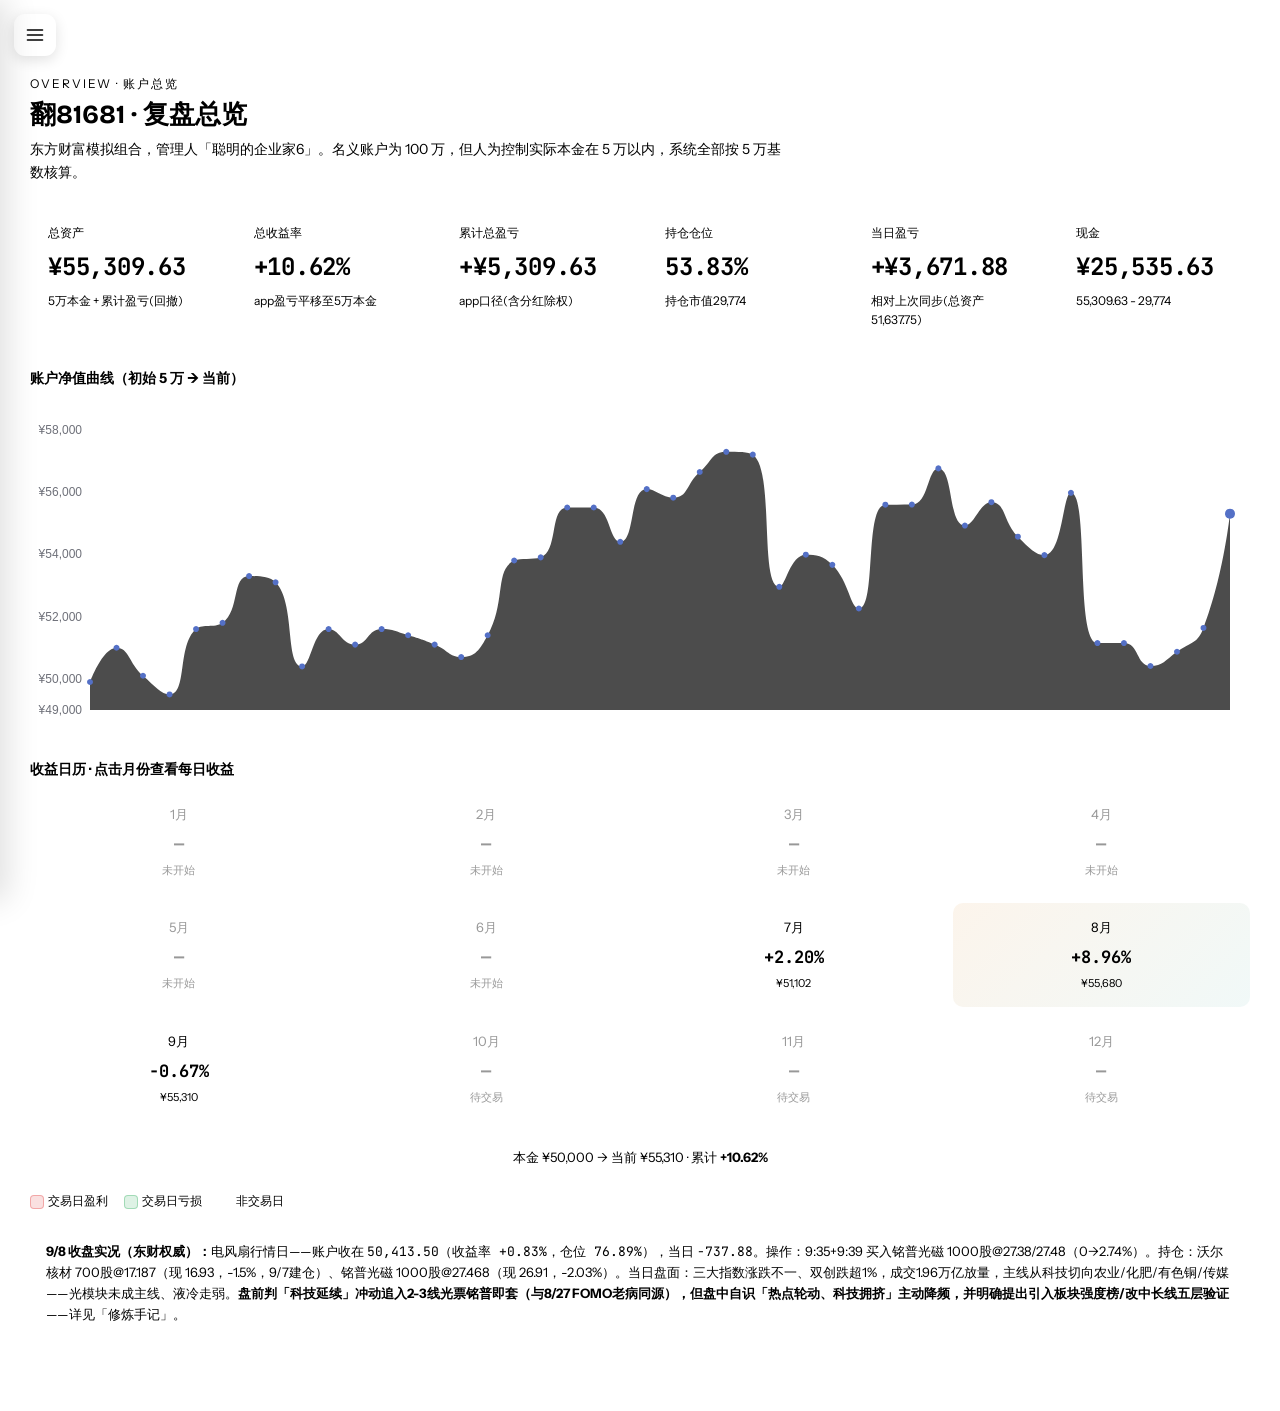
==== trading-console-0808.html @ ce4895d8 "ui(全景评估): 当日复盘改为日历卡片(点击日期显示当天全文)，移除修炼手记(与复盘重复)" ====
<!-- Generated by Trae Work -->
<!DOCTYPE html>
<html lang="zh-CN">
<head>
<meta charset="UTF-8">
<meta name="viewport" content="width=device-width, initial-scale=1.0">
<title>200万 · 复盘终端</title>
<link rel="stylesheet" href="https://tim0thy1.github.io/design-system/design-system.css">
<link rel="stylesheet" href="assets/style.css">
<script src="assets/theme.js"></script>
</head>
<body>
<!-- 汉堡按钮：打开导航抽屉 -->
<button class="nav-burger" id="nav-burger" aria-label="打开菜单" aria-expanded="false">
  <svg viewBox="0 0 24 24" width="20" height="20" fill="none" stroke="currentColor" stroke-width="2" stroke-linecap="round"><path d="M3 6h18M3 12h18M3 18h18"/></svg>
</button>
<!-- 抽屉遮罩 -->
<div class="nav-mask" id="nav-mask"></div>
<div class="app">

  <!-- ============ SIDEBAR NAV ============ -->
  <aside class="sidebar" id="sidebar">
    <button class="side-close" id="side-close" aria-label="关闭菜单">✕</button>
    <div class="brand">
      <div class="brand-mark">2</div>
      <div>
        <div class="brand-name">200万</div>
        <div class="brand-sub">模拟盘复盘终端</div>
      </div>
    </div>
    <div class="nav-note">主菜单</div>
    <nav class="nav" id="nav">
      <div class="nav-item active" data-target="overview">
        <svg class="nav-icon" viewBox="0 0 24 24" fill="none" stroke="currentColor" stroke-width="2"><rect x="3" y="3" width="7" height="9" rx="1"/><rect x="14" y="3" width="7" height="5" rx="1"/><rect x="14" y="12" width="7" height="9" rx="1"/><rect x="3" y="16" width="7" height="5" rx="1"/></svg>
        总览
      </div>
      <div class="nav-item" data-target="positions">
        <svg class="nav-icon" viewBox="0 0 24 24" fill="none" stroke="currentColor" stroke-width="2"><path d="M20 6 9 17l-5-5"/></svg>
        持仓
      </div>
      <div class="nav-item" data-target="trades">
        <svg class="nav-icon" viewBox="0 0 24 24" fill="none" stroke="currentColor" stroke-width="2"><path d="M3 12h4l3-8 4 16 3-8h4"/></svg>
        调仓记录
      </div>
      <div class="nav-item" data-target="history">
        <svg class="nav-icon" viewBox="0 0 24 24" fill="none" stroke="currentColor" stroke-width="2"><path d="M3 3v18h18"/><path d="M7 14l4-4 3 3 5-6"/></svg>
        历史盈亏
      </div>
      <div class="nav-item" data-target="forecast">
        <svg class="nav-icon" viewBox="0 0 24 24" fill="none" stroke="currentColor" stroke-width="2"><path d="M12 2v3M5.6 5.6l2.1 2.1M2 12h3M22 12h-3M18.4 5.6l-2.1 2.1"/><circle cx="12" cy="14" r="5"/><path d="M8 21h8"/></svg>
        盘前预测
      </div>
      <div class="nav-item" data-target="profile">
        <svg class="nav-icon" viewBox="0 0 24 24" fill="none" stroke="currentColor" stroke-width="2"><circle cx="12" cy="8" r="4"/><path d="M4 21c0-4 3.5-6 8-6s8 2 8 6"/></svg>
        全景评估
      </div>
      <div class="nav-item" data-target="realm">
        <svg class="nav-icon" viewBox="0 0 24 24" fill="none" stroke="currentColor" stroke-width="2"><path d="M12 2l2.4 4.9 5.4.8-3.9 3.8.9 5.4-4.8-2.5-4.8 2.5.9-5.4L4.2 7.7l5.4-.8z"/></svg>
        修炼境界
      </div>
    </nav>
    <div class="side-foot">
      组合：翻81681 · 聪明的企业家6<br>数据源：东方财富模拟组合API<br>更新：2026-09-02
    </div>
  </aside>

  <!-- ============ MAIN ============ -->
  <main class="main">

    <!-- ===== MODULE 1: 总览 ===== -->
    <section class="module active" id="module-overview">
      <div class="m-head">
        <div class="m-kicker">Overview · 账户总览</div>
        <div class="m-title">翻81681 · 复盘总览</div>
        <div class="m-desc">东方财富模拟组合，管理人「聪明的企业家6」。名义账户为 100 万，但人为控制实际本金在 5 万以内，系统全部按 5 万基数核算。</div>
      </div>

      <div class="kpi-grid">
        <div class="kpi"><div class="kpi-label">总资产</div><div class="kpi-value" id="k-total">¥50,413.50</div><div class="kpi-sub" id="k-total-sub">5万本金 + 累计盈亏(回撤)</div></div>
        <div class="kpi"><div class="kpi-label">总收益率</div><div class="kpi-value up" id="k-return">+0.83%</div><div class="kpi-sub">app盈亏平移至5万本金</div></div>
        <div class="kpi"><div class="kpi-label">累计总盈亏</div><div class="kpi-value up" id="k-pnl">+¥413.50</div><div class="kpi-sub">app口径(含分红除权)</div></div>
        <div class="kpi"><div class="kpi-label">持仓仓位</div><div class="kpi-value" style="color:var(--accent)" id="k-pos">76.89%</div><div class="kpi-sub" id="k-pos-sub">沃尔核材+铭普光磁</div></div>
          <div class="kpi"><div class="kpi-label">当日盈亏</div><div class="kpi-value" style="color:var(--red)" id="k-daily">-¥737.88</div><div class="kpi-sub" id="k-daily-sub">较上次同步(9/7)</div></div>
        <div class="kpi"><div class="kpi-label">现金</div><div class="kpi-value" id="k-cash">¥11,652.50</div><div class="kpi-sub" id="k-cash-sub">非满仓 · 持仓市值38,761</div></div>
      </div>

      <figure class="chart-figure">
        <figcaption>账户净值曲线（初始 5 万 → 当前）</figcaption>
        <div id="chart-equity" class="chart-box" style="min-height:340px"></div>
      </figure>

      <figure class="chart-figure">
        <figcaption>收益日历 · 点击月份查看每日收益</figcaption>
        <div id="chart-monthly" class="cal-wrap"></div>
        <div class="cal-legend">
          <span><span class="lg-box" style="background:rgba(220,38,38,.14);border:1px solid rgba(220,38,38,.3)"></span>交易日盈利</span>
          <span><span class="lg-box" style="background:rgba(22,163,74,.14);border:1px solid rgba(22,163,74,.3)"></span>交易日亏损</span>
          <span><span class="lg-box" style="background:var(--bg2);opacity:.35"></span>非交易日</span>
        </div>
      </figure>

      <div class="callout">
        <strong>9/8 收盘实况（东财权威）：</strong>电风扇行情日——账户收在 <span class="mono">50,413.50（收益率 +0.83%，仓位 76.89%）</span>，当日 <span class="mono" style="color:var(--red)">-737.88</span>。操作：9:35+9:39 买入铭普光磁 1000股@27.38/27.48（0→2.74%）。持仓：沃尔核材 700股@17.187（现 16.93，-1.5%，9/7建仓）、铭普光磁 1000股@27.468（现 26.91，-2.03%）。当日盘面：三大指数涨跌不一、双创跌超1%，成交1.96万亿放量，主线从科技切向农业/化肥/有色铜/传媒——光模块未成主线、液冷走弱。<strong style="color:var(--red)">盘前判「科技延续」冲动追入2-3线光票铭普即套（与8/27 FOMO老病同源），但盘中自识「热点轮动、科技拥挤」主动降频，并明确提出引入板块强度榜/改中长线五层验证</strong>——详见「修炼手记」。</div>
    </section>

    <!-- ===== MODULE 2: 持仓 ===== -->
    <section class="module" id="module-positions">
      <div class="m-head">
        <div class="m-kicker">Positions · 当前持仓</div>
        <div class="m-title">持仓明细</div>
        <div class="m-desc" id="pos-desc">持仓明细由 live-snapshot.json 实时驱动，反映最新收盘持仓。</div>
      </div>

      <div id="pos-cards"><!-- 由 live-snapshot.json 动态渲染 --></div>

      <div class="panel">
        <div class="panel-title">持仓风险矩阵</div>
        <div class="panel-sub">集中度与回撤暴露评估</div>
        <div class="table-wrap" style="max-height:300px">
          <table>
            <thead><tr><th>标的</th><th>仓位</th><th>目标仓位</th><th>偏离</th><th>浮盈</th><th>当前止损</th><th>距止损空间</th><th>风险评级</th></tr></thead>
            <tbody id="risk-body">
              <tr><td colspan="8" style="text-align:center;color:var(--muted)">由 live-snapshot.json 动态渲染</td></tr>
            </tbody>
          </table>
          <div style="margin-top:8px;font-size:11.5px;color:var(--muted)">* 单票硬性上限已移除，改由「总仓位满 9 成不超 3 天 + 现金 ≥20% + 单日加仓 ≤10%」三条纪律兜底集中度风险。</div>
        </div>
      </div>
    </section>

    <!-- ===== MODULE 3: 调仓记录 ===== -->
    <section class="module" id="module-trades">
      <div class="m-head">
        <div class="m-kicker">Trade Log · 调仓记录</div>
        <div class="m-title">全部调仓流水</div>
        <div class="m-desc">按时间倒序记录每一笔建仓、加仓、清仓。含成交价与仓位变化，可在「我的理由」中随手记录每笔操作思路（本地保存）。</div>
      </div>

      <div class="panel">
        <div id="tr-filter" style="display:flex;flex-wrap:wrap;align-items:center;gap:10px;margin-bottom:12px;font-size:12.5px">
          <button id="tr-btn-7d" class="tr-btn on">近 7 天</button>
          <button id="tr-btn-all" class="tr-btn">显示全部</button>
          <span style="color:var(--muted)">或选择起始时间</span>
          <input type="date" id="tr-from" style="background:var(--bg3);border:1px solid var(--rule);border-radius:8px;padding:6px 10px;color:var(--ink);font-family:inherit;font-size:12.5px">
          <span id="tr-count" class="mono" style="color:var(--muted);margin-left:auto"></span>
        </div>
        <div id="tr-wrap" class="table-wrap" style="max-height:560px;overflow:auto">
          <table>
            <thead><tr><th>日期时间</th><th>操作</th><th>标的</th><th>成交价</th><th>仓位变化</th><th>我的理由（可编辑）</th></tr></thead>
            <tbody id="trade-body"></tbody>
          </table>
        </div>
      </div>
    </section>

    <!-- ===== MODULE 4: 历史盈亏（合并持仓时长与胜率，持仓卡片样式+多段展开） ===== -->
    <section class="module" id="module-history">
      <div class="m-head">
        <div class="m-kicker">Closed P&L · 历史盈亏</div>
        <div class="m-title">已了结持仓盈亏</div>
        <div class="m-desc">截至 9/7，9 段已全部清仓了结：<strong>交易级 3 盈 6 亏，胜率 33%</strong>，已实现净盈亏 <strong>+¥1,505.14</strong>。按「每一轮独立建仓」记账，点击下表某一行可展开该票的各段逐笔买卖明细。</div>
      </div>

      <div class="kpi-grid">
        <div class="kpi"><div class="kpi-label">整段盈亏（已了结）</div><div class="kpi-value dn">+¥1,505.14</div><div class="kpi-sub">累计 9 段</div></div>
        <div class="kpi"><div class="kpi-label">实际交易日</div><div class="kpi-value">40 天</div><div class="kpi-sub">剔除周末与节假日</div></div>
        <div class="kpi"><div class="kpi-label">股票级胜率</div><div class="kpi-value" style="color:var(--accent2)">40%</div><div class="kpi-sub">2盈 / 5票（同股多轮合并）</div></div>
        <div class="kpi"><div class="kpi-label">交易级胜率(已了结)</div><div class="kpi-value" style="color:var(--accent2)">33%</div><div class="kpi-sub">3盈 / 9单元（同股多轮拆段）</div></div>
      </div>

      <!-- ===== 逐笔分段盈亏拆解（表格形式，点击展开该票逐笔明细） ===== -->
      <div class="panel" style="margin-top:20px">
        <div class="panel-title">逐笔分段盈亏拆解</div>
        <div class="panel-sub">以「票」为单位汇总净盈亏；点击任一行展开该票各段（R1/R2…）的逐笔买卖明细。</div>
        <div id="review-cards" style="margin-top:8px"><!-- 由 data/review.json 动态渲染：股票/状态/净收益/盈亏% 表格，点击展开 --></div>
      </div>
    </section>

    <!-- ===== MODULE 5: 盘前预测 ===== -->
    <section class="module" id="module-forecast">
      <div class="m-head">
        <div class="m-kicker">Forecast · 盘前预测</div>
        <div class="m-title">每天开盘前写下预测与预案，收盘后对账打分</div>
        <div class="m-desc">预测在开盘前提交并锁定（不可改）；收盘拉数据时按实际表现自动评分。预测准确度与预案质量纳入全景评估——用制度消灭"盘中临时起意"。</div>
      </div>

      <!-- 今日状态条 -->
      <div id="fc-status-bar" class="callout" style="margin-bottom:18px"></div>

      <!-- 预测表单 -->
      <div class="panel" id="fc-form-panel">
        <div class="panel-title">📝 提交今日盘前预测 <span id="fc-form-date" style="font-weight:400;color:var(--muted);font-size:13px"></span></div>
        <div class="panel-sub">9:15 前填写。写完即锁定，收盘后系统自动对账评分。没有预测的交易日按 0 分计入纪律。</div>

        <div class="fc-field">
          <label>① 大盘预判（上证指数今日方向）<span class="fc-req">*</span></label>
          <div class="fc-seg" id="fc-mkt-dir">
            <button type="button" data-v="涨">上涨</button>
            <button type="button" data-v="平">横盘震荡</button>
            <button type="button" data-v="跌">下跌</button>
            <button type="button" data-v="低开高走">低开高走(V型)</button>
            <button type="button" data-v="高开低走">高开低走(冲高回落)</button>
          </div>
        </div>

        <div class="fc-field">
          <label>② 大盘判断依据 / 幅度预期</label>
          <textarea id="fc-mkt-reason" rows="2" placeholder="例：昨日缩量止跌+隔夜美股平稳，预计低开后回勾，上证收在3850上方…"></textarea>
        </div>

        <div class="fc-field">
          <label>③ 持仓预判（每只一行：代码/名称 + 预判方向 + 关键价位）<span class="fc-req">*</span></label>
          <textarea id="fc-hold-view" rows="3" placeholder="例：
亨通光电：回踩57支撑不破则收红，破57减1/3
申菱环境：反弹到92.5不过就减半
星源材质：跌破14.20止损离场"></textarea>
        </div>

        <div class="fc-field">
          <label>④ 应对预案（触发条件 → 动作，必须可执行）<span class="fc-req">*</span></label>
          <textarea id="fc-plan" rows="3" placeholder="例：
若大盘二次探底不破3851且龙头翻红→接回减掉的仓位
若申菱反抽92.5放量不过→执行减半
单日最多操作2笔，不做计划外交易"></textarea>
        </div>

        <div class="fc-field">
          <label>⑤ 情绪自评（昨晚到现在）</label>
          <div class="fc-seg" id="fc-mood">
            <button type="button" data-v="冷静">冷静</button>
            <button type="button" data-v="正常">正常</button>
            <button type="button" data-v="焦躁">焦躁/想翻本</button>
            <button type="button" data-v="亢奋">亢奋/怕踏空</button>
          </div>
        </div>

        <div style="display:flex;gap:10px;margin-top:14px">
          <button id="fc-submit" class="primary" style="flex:1;padding:12px;border:none;border-radius:10px;background:linear-gradient(135deg,var(--accent),var(--accent2));color:#fff;font-weight:700;font-size:14px;cursor:pointer">🔒 锁定并提交预测</button>
        </div>
        <div id="fc-token-tip" class="token-status" style="margin-top:8px"></div>
      </div>

      <!-- 已锁定提示 -->
      <div class="panel" id="fc-locked-panel" style="display:none;border-color:rgba(217,119,6,.45)">
        <div class="panel-title">🔒 今日预测已锁定</div>
        <div class="panel-sub">开盘前提交的内容不可修改——这就是"先写后验"的意义。收盘后自动对账。</div>
        <div id="fc-today-review" style="margin-top:10px"></div>
      </div>

      <!-- 评分规则说明 -->
      <div class="panel" style="margin-top:20px">
        <div class="panel-title">📊 评分规则（收盘后自动计算）</div>
        <div class="panel-sub">满分100 = 方向30 + 个股30 + 预案25 + 纪律15</div>
        <div style="display:grid;grid-template-columns:repeat(auto-fit,minmax(210px,1fr));gap:10px;margin-top:12px;font-size:12.5px;line-height:1.7">
          <div style="background:var(--bg3);border:1px solid var(--rule);border-radius:10px;padding:12px"><b style="color:var(--accent)">方向 30分</b><br>完全命中30 / 相邻方向12（如判跌实为震荡）/ 完全反向0。"低开高走/高开低走"命中额外+5奖励分（封顶35）</div>
          <div style="background:var(--bg3);border:1px solid var(--rule);border-radius:10px;padding:12px"><b style="color:var(--accent)">个股 30分</b><br>每只持仓等权10分：方向对6分 + 价位判断对4分（关键位是否守住/触及）。无持仓日按大盘幅度预期给分</div>
          <div style="background:var(--bg3);border:1px solid var(--rule);border-radius:10px;padding:12px"><b style="color:var(--accent)">预案 25分</b><br>有明确触发价+动作=20分；写了但当日未用到=17分；模糊无触发条件=8分；没写=0</div>
          <div style="background:var(--bg3);border:1px solid var(--rule);border-radius:10px;padding:12px"><b style="color:var(--accent2)">纪律 15分</b><br>当日实际操作是否都在预案内：全部在内15分；出现1笔计划外交易扣8分；情绪标"焦躁/亢奋"仍交易再扣7</div>
        </div>
      </div>

      <!-- 历史记录 -->
      <div class="panel" style="margin-top:20px">
        <div class="panel-title">🗂️ 预测 vs 实际 · 历史档案</div>
        <div class="panel-sub">每条记录：盘前预测（锁定）→ 收盘对账（自动填充）→ 得分。持续积累形成"预测能力曲线"。</div>
        <div class="kpi-grid" style="margin-top:12px">
          <div class="kpi"><div class="kpi-label">已记录天数</div><div class="kpi-value" id="fc-kpi-days">0</div><div class="kpi-sub">个交易日</div></div>
          <div class="kpi"><div class="kpi-label">平均得分</div><div class="kpi-value" id="fc-kpi-avg">—</div><div class="kpi-sub">满分100</div></div>
          <div class="kpi"><div class="kpi-label">大盘方向命中率</div><div class="kpi-value" id="fc-kpi-hit">—</div><div class="kpi-sub">含相邻方向</div></div>
          <div class="kpi"><div class="kpi-label">连续打卡</div><div class="kpi-value" id="fc-kpi-streak">0</div><div class="kpi-sub">最近连续记录天</div></div>
        </div>
        <div id="fc-history-wrap">
        <div class="table-wrap" style="max-height:420px;margin-top:12px">
          <table style="width:100%;font-size:12.5px;border-collapse:collapse" id="fc-history-table">
            <thead><tr>
              <th style="text-align:left;padding:8px;color:var(--muted);border-bottom:1px solid var(--rule);white-space:nowrap">日期</th>
              <th style="text-align:left;padding:8px;color:var(--muted);border-bottom:1px solid var(--rule)">大盘预判→实际</th>
              <th style="text-align:left;padding:8px;color:var(--muted);border-bottom:1px solid var(--rule)">持仓预判</th>
              <th style="text-align:left;padding:8px;color:var(--muted);border-bottom:1px solid var(--rule)">预案要点</th>
              <th style="text-align:center;padding:8px;color:var(--muted);border-bottom:1px solid var(--rule)">得分</th>
              <th style="text-align:left;padding:8px;color:var(--muted);border-bottom:1px solid var(--rule)">对账点评</th>
            </tr></thead>
            <tbody id="fc-history-body"><tr><td colspan="6" style="padding:20px;text-align:center;color:var(--muted)">暂无记录——明早 9:15 前写下第一条盘前预测吧</td></tr></tbody>
          </table>
        </div>
        </div>
      </div>
    </section>

    <!-- ===== MODULE 6: 全景评估 ===== -->
    <section class="module" id="module-profile">
      <div class="m-head">
        <div class="m-kicker">Profile · 画像评估</div>
        <div class="m-title">交易者全面评测</div>
        <div class="m-desc">综合全部操作，形成交易者画像、综合评分与改进建议。评分会随每次复盘动态更新。</div>
      </div>

      <div class="score-band">
        <div class="ring-wrap">
          <svg viewBox="0 0 120 120" width="132" height="132">
            <circle cx="60" cy="60" r="50" fill="none" stroke="var(--rule)" stroke-width="11"/>
            <circle cx="60" cy="60" r="50" fill="none" stroke="var(--accent2)" stroke-width="11"
                    stroke-linecap="round" id="pano-ring"
                    stroke-dasharray="314" stroke-dashoffset="157"
                    transform="rotate(-90 60 60)"/>
            <text x="60" y="66" text-anchor="middle" font-family="JetBrainsMono" font-size="26" font-weight="700" fill="var(--accent2)" id="pano-score">—</text>
          </svg>
          <div class="ring-grade">综合评分 / 100</div>
        </div>
        <div class="score-side">
          <div class="grade" id="pano-grade">从 ledger/snapshot 加载</div>
          <p id="pano-verdict">加载中...</p>
        </div>
      </div>

      <!-- ===== 盘前预测纪律（动态读取 data/forecast.json） ===== -->
      <div class="panel" style="margin-top:20px;border-color:rgba(217,119,6,.4)">
        <div class="m-kicker" style="margin-bottom:6px">🎯 盘前预测纪律 · Forecast Discipline</div>
        <div class="panel-title">预测-对账制度执行情况</div>
        <div class="panel-sub">数据来自「盘前预测」模块的每日记录，收盘对账后自动更新。这是全景评估中唯一衡量"事前思考质量"的维度。</div>
        <div class="kpi-grid" style="margin-top:12px">
          <div class="kpi"><div class="kpi-label">预测打卡</div><div class="kpi-value" id="pano-fc-days">—</div><div class="kpi-sub">累计交易日</div></div>
          <div class="kpi"><div class="kpi-label">预测均分</div><div class="kpi-value" id="pano-fc-avg">—</div><div class="kpi-sub">满分100</div></div>
          <div class="kpi"><div class="kpi-label">大盘命中率</div><div class="kpi-value" id="pano-fc-hit">—</div><div class="kpi-sub">含相邻方向</div></div>
          <div class="kpi"><div class="kpi-label">纪律分均值</div><div class="kpi-value" id="pano-fc-disc">—</div><div class="kpi-sub">满分15</div></div>
        </div>
        <div id="pano-fc-verdict" style="margin-top:12px;font-size:13px;line-height:1.8"></div>
      </div>

            <!-- ===== 当日复盘 · 复盘日历（eval.json 带 date 的 section：点日期显示该日复盘全文） ===== -->
      <div class="panel" style="margin-top:20px">
        <div class="m-kicker" style="margin-bottom:6px">📅 当日复盘 · 复盘日历</div>
        <div class="panel-title">点日期，查看当日复盘</div>
        <div class="panel-sub">每日收盘的复盘汇聚成日历，点击日历上带标记的日期即可展开当天全文。</div>
        <div id="review-calendar" style="margin-top:12px"><!-- 由 data/eval.json 动态渲染：日期卡片 --></div>
        <div id="review-detail"><!-- 选中日期的复盘全文 --></div>
      </div>

            <!-- ===== 通用评测各块（数据文件化：eval.json → 点击展开） ===== -->
      <div id="eval-sections"><!-- 由 data/eval.json 动态渲染：阶段定位 / 演进追踪 / 审计 / 画像 / 改进建议 / 方法论 / 总结 --></div>

<div class="footer-note">
        本系统为「翻81681」组合复盘工具，数据来自东方财富模拟组合API（组合ID: 261944300000051189），仅供学习记录，不构成投资建议。评分基于已执行操作的行为分析，动态更新。投资有风险，决策需谨慎。
      </div>
    </section>

    <!-- ===== MODULE 7: 修炼境界 ===== -->
    <section class="module" id="module-realm">
      <div class="m-head">
        <div class="m-kicker">Realm · 修炼境界</div>
        <div class="m-title">🛡️ 交易者修仙境界</div>
        <div class="m-desc">把账户资金体量与交易能力映射为「修仙境界」，记录我们在复利之路上的修炼历程。境界不是终点，是本阶段的状态与下一关的考题。判断标准综合「资金体量 + 操作成熟度」双维度。</div>
      </div>

            <!-- 当前境界定位（realm.json → #realm-current） -->
      <div id="realm-current"><!-- 由 data/realm.json 动态渲染 --></div>

      <!-- 境界各块（数据文件化：realm.json → 点击展开） -->
      <div id="realm-sections"><!-- 由 data/realm.json 动态渲染：总览 / 炼气期 / 筑基期 / 导师评估 --></div>

      <div class="footer-note">
        修炼境界为「资金体量 × 操作成熟度」的成长映射，用于记录与自省，非评级标签。当前定位为炼气中期（本金 5 万）。境界会随复利与能力提升逐级跃迁，本系统持续追踪。
      </div>
    </section>

  </main>
</div>

<!-- 东财实时数据已由下方脚本直接刷新总览 KPI，无需悬浮抽屉 -->

<!-- REQUIRED: ECharts -->
<script src="./assets/echarts.min.js"></script>
<script src="assets/charts.js?v=20260903"></script>
<script src="assets/data-loader.js?v=20260903"></script>
<script src="assets/editor.js"></script>
<script src="assets/snapshot.js"></script>

<script src="assets/trades.js"></script>

<script src="assets/nav.js"></script>
<script src="assets/forecast.js"></script>
</body>
</html>
---- assets/style.css ----
/* assets/style.css — 200万 复盘终端样式（由 trading-console-0808.html 内联样式拆分而来） */
:root{}
*{box-sizing:border-box;margin:0;padding:0}
html,body{height:100%}
body{
  background:var(--bg);
  color:var(--ink);
  font-family:'InstrumentSans',-apple-system,"PingFang SC","Microsoft YaHei",sans-serif;
  font-size:15px;line-height:1.6;
  -webkit-font-smoothing:antialiased;
}
@font-face{
  font-family:'BricolageGrotesque';
  src:url('../_shared/fonts/BricolageGrotesque-Bold.ttf') format('truetype');
  font-weight:700;
  font-style:normal;
}
@font-face{
  font-family:'InstrumentSans';
  src:url('../_shared/fonts/InstrumentSans-Regular.ttf') format('truetype');
  font-weight:400;
  font-style:normal;
}
@font-face{
  font-family:'InstrumentSans';
  src:url('../_shared/fonts/InstrumentSans-Bold.ttf') format('truetype');
  font-weight:700;
  font-style:normal;
}
@font-face{
  font-family:'JetBrainsMono';
  src:url('../_shared/fonts/JetBrainsMono-Regular.ttf') format('truetype');
  font-weight:400;
  font-style:normal;
}
@font-face{
  font-family:'JetBrainsMono';
  src:url('../_shared/fonts/JetBrainsMono-Bold.ttf') format('truetype');
  font-weight:700;
  font-style:normal;
}
.mono{font-family:'JetBrainsMono',monospace}

/* Layout */
.app{display:flex;min-height:100vh}
/* 汉堡按钮 */
.nav-burger{
  position:fixed;top:14px;left:14px;z-index:150;
  display:flex;align-items:center;justify-content:center;
  width:42px;height:42px;border-radius:11px;border:1px solid var(--rule);
  background:var(--bg2);color:var(--ink);cursor:pointer;
  box-shadow:0 4px 14px rgba(0,0,0,.12);transition:all .18s ease;
}
.nav-burger:hover{color:var(--accent);border-color:var(--accent)}
/* 遮罩 */
.nav-mask{
  position:fixed;inset:0;z-index:130;background:rgba(0,0,0,.4);
  opacity:0;visibility:hidden;transition:opacity .28s ease,visibility .28s;
}
.nav-mask.show{opacity:1;visibility:visible}
/* 侧边栏：默认收起为抽屉，滑出 */
.sidebar{
  position:fixed;top:0;left:0;bottom:0;z-index:140;
  width:250px;background:var(--bg2);
  border-right:1px solid var(--rule);
  padding:22px 14px;overflow-y:auto;
  display:flex;flex-direction:column;
  transform:translateX(-100%);
  transition:transform .32s cubic-bezier(.4,0,.2,1);
  box-shadow:8px 0 30px rgba(0,0,0,.12);
}
.sidebar.open{transform:translateX(0)}
.side-close{
  align-self:flex-end;background:var(--bg3);border:1px solid var(--rule);border-radius:8px;
  width:30px;height:30px;font-size:13px;color:var(--muted);cursor:pointer;transition:all .15s;margin-bottom:6px;
}
.side-close:hover{color:var(--red);border-color:var(--red)}
.brand{display:flex;align-items:center;gap:11px;padding:4px 10px 20px;border-bottom:1px solid var(--rule);margin-bottom:18px}
.brand-mark{
  width:38px;height:38px;border-radius:10px;flex-shrink:0;
  background:linear-gradient(135deg,var(--accent),var(--accent2));
  display:flex;align-items:center;justify-content:center;
  font-family:'BricolageGrotesque';font-weight:700;color:#ffffff;font-size:19px;
}
.brand-name{font-family:'BricolageGrotesque';font-weight:700;font-size:16px;line-height:1.2}
.brand-sub{font-size:11px;color:var(--muted);letter-spacing:.04em}
.nav{display:flex;flex-direction:column;gap:4px;flex:1}
.nav-item{
  display:flex;align-items:center;gap:11px;padding:11px 12px;border-radius:9px;
  color:var(--muted);cursor:pointer;font-size:14px;font-weight:500;
  border:1px solid transparent;transition:all .18s ease;user-select:none;
}
.nav-item:hover{color:var(--ink);background:var(--bg3)}
.nav-item.active{color:var(--accent);border-color:var(--rule);background:linear-gradient(135deg,rgba(13,148,136,.12),rgba(217,119,6,.08))}
.nav-item.active .nav-icon{color:var(--accent)}
.nav-icon{width:18px;height:18px;flex-shrink:0;opacity:.9}
.nav-item.active .nav-icon{opacity:1}
.nav-note{font-size:11px;color:var(--muted);padding:14px 12px 4px;letter-spacing:.05em}
.side-foot{margin-top:14px;padding:12px;border-top:1px solid var(--rule);font-size:11px;color:var(--muted);line-height:1.5}

/* Main */
.main{flex:1;min-width:0;padding:26px 30px 60px;padding-top:74px}
.m-head{margin-bottom:24px}
.m-kicker{font-size:12px;letter-spacing:.16em;color:var(--accent);text-transform:uppercase;margin-bottom:6px}
.m-title{font-family:'BricolageGrotesque';font-weight:700;font-size:26px;line-height:1.2}
.m-desc{color:var(--muted);font-size:14px;margin-top:8px;max-width:760px}

.module{display:none}
.module.active{display:block;animation:fade .3s ease}
@keyframes fade{from{opacity:0;transform:translateY(6px)}to{opacity:1;transform:none}}

/* KPI cards */
.kpi-grid{display:grid;grid-template-columns:repeat(auto-fit,minmax(180px,1fr));gap:14px;margin-bottom:22px}
.kpi{background:var(--bg2);border:1px solid var(--rule);border-radius:12px;padding:16px 18px}
.kpi-label{font-size:12px;color:var(--muted);margin-bottom:6px}
.kpi-value{font-family:'JetBrainsMono';font-weight:700;font-size:24px;letter-spacing:-.01em}
.kpi-sub{font-size:12px;margin-top:4px;color:var(--muted)}

/* Cards / panels */
.panel{background:var(--bg2);border:1px solid var(--rule);border-radius:12px;padding:20px 22px;margin-bottom:20px}
.panel-title{font-family:'BricolageGrotesque';font-weight:700;font-size:15px;margin-bottom:4px}
.panel-sub{font-size:12px;color:var(--muted);margin-bottom:16px}
.grid-2{display:grid;grid-template-columns:1fr 1fr;gap:20px}
.grid-2 .panel{margin-bottom:0}

/* Position cards */
.pos-card{background:var(--bg2);border:1px solid var(--rule);border-radius:12px;padding:20px;margin-bottom:16px}
.pos-head{display:flex;justify-content:space-between;align-items:flex-start;margin-bottom:16px}
.pos-name{font-family:'BricolageGrotesque';font-weight:700;font-size:18px}
.pos-code{font-size:12px;color:var(--muted);font-family:'JetBrainsMono'}
.pos-tag{font-size:11px;padding:3px 9px;border-radius:20px;background:var(--green-dim);color:var(--green);border:1px solid rgba(22,163,74,.35)}
.pos-tag.hold{background:var(--amber-dim);color:var(--accent2);border-color:rgba(217,119,6,.35)}
.pos-metrics{display:grid;grid-template-columns:repeat(4,1fr);gap:12px;margin-bottom:14px}
.pm{background:var(--bg3);border-radius:9px;padding:11px 13px}
.pm-label{font-size:11px;color:var(--muted);margin-bottom:3px}
.pm-value{font-family:'JetBrainsMono';font-weight:700;font-size:16px}
.up{color:var(--red)}.dn{color:var(--green)}

/* History: collapsible holding cards (持仓卡片样式 + 多段收起/展开) */
.hist-card{background:var(--bg2);border:1px solid var(--rule);border-radius:12px;overflow:hidden}
.hist-card summary{list-style:none;cursor:pointer;padding:16px;user-select:none;-webkit-user-select:none}
.hist-card summary::-webkit-details-marker{display:none}
.hist-card summary:hover{background:var(--bg3)}
.hist-card summary .chip-hint{font-size:11px;color:var(--muted);margin-top:8px;font-weight:400}
.hist-card[open] summary{border-bottom:1px solid var(--rule)}
.hist-card[open] summary .chip-hint .arr{display:inline-block;transition:transform .2s}
.hist-card[open] summary .chip-hint .arr{transform:rotate(180deg)}
.hist-seg{padding:12px 16px 16px;background:var(--bg3)}
.hist-seg-head{font-size:12px;color:var(--muted);letter-spacing:.04em;margin:0 0 8px}

/* Ladder */
.ladder{display:flex;gap:6px;margin-top:6px}
.lstep{flex:1;text-align:center;padding:10px 6px;border-radius:8px;background:var(--bg3);border:1px solid var(--rule)}
.lstep .st{font-size:11px;color:var(--muted)}
.lstep .sv{font-family:'JetBrainsMono';font-weight:700;font-size:13px;margin-top:2px}
.lstep.on{border-color:var(--accent);background:linear-gradient(135deg,rgba(13,148,136,.14),rgba(13,148,136,.05))}
.lstep.on .sv{color:var(--accent)}
.lstep.done .sv{color:var(--green)}

/* Timeline */
.tl{position:relative;padding-left:26px}
.tl:before{content:"";position:absolute;left:7px;top:6px;bottom:6px;width:2px;background:var(--rule)}
.tl-item{position:relative;margin-bottom:20px}
.tl-dot{position:absolute;left:-26px;top:4px;width:16px;height:16px;border-radius:50%;background:var(--bg);border:3px solid var(--accent)}
.tl-dot.buy{border-color:var(--green)}
.tl-dot.sell{border-color:var(--red)}
.tl-date{font-family:'JetBrainsMono';font-size:12px;color:var(--muted)}
.tl-title{font-weight:700;font-size:15px;margin:2px 0 4px}
.tl-meta{font-size:13px;color:var(--muted)}
.tl-reason{font-size:13px;color:var(--ink);background:var(--bg3);border-radius:8px;padding:8px 12px;margin-top:8px;border-left:3px solid var(--accent)}

/* Tables */
.table-wrap{overflow-x:auto;overflow-y:auto;max-height:600px;border:1px solid var(--rule);border-radius:12px}
table{width:100%;border-collapse:collapse;font-size:13px;min-width:640px}
thead th{
  background:var(--bg3);color:var(--muted);font-weight:600;text-align:left;
  padding:11px 14px;position:sticky;top:0;font-size:12px;letter-spacing:.03em;white-space:nowrap;
}
tbody td{padding:11px 14px;border-top:1px solid var(--rule);white-space:nowrap}
tbody tr:hover{background:var(--bg3)}

/* Intraday BS */
.tab-btn{background:var(--bg2);color:var(--muted);border:1px solid var(--rule);border-radius:999px;padding:7px 14px;font-size:12.5px;cursor:pointer;transition:all .15s}
.tab-btn:hover{color:var(--ink);border-color:var(--accent)}
.tab-btn.active{background:linear-gradient(135deg,rgba(13,148,136,.16),rgba(217,119,6,.12));color:var(--accent);border-color:var(--accent)}
.intraday-card{background:var(--bg2);border:1px solid var(--rule);border-radius:14px;padding:18px;margin-bottom:18px}
.intraday-head{display:flex;justify-content:space-between;align-items:baseline;flex-wrap:wrap;gap:8px;margin-bottom:12px}
.intraday-title{font-size:15px;font-weight:700}
.intraday-sub{font-size:12px;color:var(--muted)}
.mark-legend{display:flex;gap:16px;align-items:center;margin-top:10px;font-size:12px;color:var(--muted);flex-wrap:wrap}
.mark-chip{display:inline-flex;align-items:center;gap:5px}
.bs-dot{display:inline-block;width:11px;height:11px;border-radius:50%}
.intraday-card .chart-box{width:100%;min-height:300px}

/* Scoring */
.score-band{display:flex;gap:24px;align-items:center;background:var(--bg2);border:1px solid var(--rule);border-radius:12px;padding:22px}
.ring-wrap{flex-shrink:0;text-align:center}
.ring-grade{font-family:'BricolageGrotesque';font-weight:700;font-size:15px;margin-top:6px}
.score-side .grade{font-family:'BricolageGrotesque';font-weight:700;font-size:20px;margin-bottom:8px}
.score-side p{color:var(--muted);font-size:13.5px;max-width:620px}
.score-side strong{color:var(--ink)}

.pill{display:inline-block;font-size:11px;padding:3px 10px;border-radius:20px;font-weight:600}
.pill.g{background:var(--green-dim);color:var(--green)}
.pill.r{background:var(--red-dim);color:var(--red)}
.pill.a{background:var(--amber-dim);color:var(--accent2)}

.dim-list{list-style:none}
.dim-list li{display:flex;align-items:center;gap:12px;padding:10px 0;border-bottom:1px solid var(--rule)}
.dim-list li:last-child{border-bottom:none}
.dim-name{width:96px;font-size:13px;color:var(--muted);flex-shrink:0}
.dim-bar{flex:1;height:9px;border-radius:20px;background:var(--bg3);overflow:hidden}
.dim-fill{height:100%;border-radius:20px;background:linear-gradient(90deg,var(--accent),var(--accent2))}
.dim-val{font-family:'JetBrainsMono';font-weight:700;font-size:13px;width:30px;text-align:right}

.chart-figure{margin:18px 0}
.chart-figure figcaption{font-size:14px;font-weight:600;color:var(--ink);margin-bottom:10px}
.chart-box{width:100%}

/* Recommendation blocks */
.rec{display:flex;gap:14px;padding:16px 0;border-bottom:1px solid var(--rule)}
.rec:last-child{border-bottom:none}
.rec-num{width:30px;height:30px;border-radius:8px;flex-shrink:0;background:linear-gradient(135deg,var(--accent),var(--accent2));color:#ffffff;font-family:'BricolageGrotesque';font-weight:700;display:flex;align-items:center;justify-content:center}
.rec h4{font-size:15px;margin-bottom:4px}
.rec p{font-size:13px;color:var(--muted)}

.callout{border-left:3px solid var(--accent2);background:var(--amber-dim);border-radius:8px;padding:12px 16px;font-size:13px;color:var(--ink);margin:14px 0}

/* ===== 盘前预测表单 ===== */
.fc-field{margin-top:14px}
.fc-field>label{display:block;font-size:13px;font-weight:700;margin-bottom:7px}
.fc-req{color:var(--red)}
.fc-seg{display:flex;flex-wrap:wrap;gap:8px}
.fc-seg button{
  padding:9px 16px;border-radius:9px;border:1px solid var(--rule);
  background:var(--bg2);color:var(--muted);font-size:13px;font-weight:600;cursor:pointer;transition:all .15s;
}
.fc-seg button:hover{color:var(--ink);border-color:var(--accent)}
.fc-seg button.on{background:linear-gradient(135deg,var(--accent),var(--accent2));color:#fff;border-color:transparent}
#module-forecast textarea{
  width:100%;box-sizing:border-box;border:1px solid var(--rule);border-radius:10px;
  background:var(--bg2);color:var(--ink);font-size:13.5px;padding:11px 13px;
  font-family:inherit;line-height:1.65;resize:vertical;
}
#module-forecast textarea:focus{outline:none;border-color:var(--accent);box-shadow:0 0 0 3px rgba(13,148,136,.12)}
.fc-badge{display:inline-block;padding:2px 9px;border-radius:20px;font-size:11px;font-weight:700;margin-right:6px}
.fc-badge.hit{background:rgba(22,163,74,.15);color:var(--green)}
.fc-badge.miss{background:rgba(220,38,38,.12);color:var(--red)}
.fc-badge.part{background:rgba(217,119,6,.15);color:var(--accent2)}
.callout strong{color:var(--accent2)}

/* Editable notes */
.note-editor{margin-top:14px;background:var(--bg3);border:1px solid var(--rule);border-radius:10px;padding:12px 14px}
.note-label{font-size:11px;color:var(--muted);letter-spacing:.04em;margin-bottom:8px;display:flex;align-items:center;gap:8px}
.note-label .dot{width:7px;height:7px;border-radius:50%;background:var(--accent)}
.note-editor textarea{
  width:100%;min-height:64px;background:var(--bg2);border:1px solid var(--rule);border-radius:8px;
  color:var(--ink);font-size:13px;line-height:1.6;padding:10px 12px;resize:vertical;
  font-family:inherit;transition:border-color .18s ease;
}
.note-editor textarea:focus{outline:none;border-color:var(--accent)}
.note-toolbar{display:flex;align-items:center;gap:12px;margin-top:10px}
.note-save{
  background:linear-gradient(135deg,rgba(13,148,136,.2),rgba(217,119,6,.14));
  color:var(--accent);border:1px solid rgba(13,148,136,.4);border-radius:7px;
  padding:6px 16px;font-size:13px;font-weight:600;cursor:pointer;transition:all .18s ease;
}
.note-save:hover{background:linear-gradient(135deg,rgba(13,148,136,.32),rgba(217,119,6,.22))}
.note-save.saved{color:var(--green);border-color:rgba(22,163,74,.5)}
.note-status{font-size:12px;color:var(--muted);transition:all .2s ease}
.note-status.saved{color:var(--green)}
.note-inline input{
  width:100%;min-width:150px;background:var(--bg2);border:1px solid var(--rule);border-radius:6px;
  color:var(--ink);font-size:12.5px;padding:7px 10px;font-family:inherit;
}
.note-inline input:focus{outline:none;border-color:var(--accent)}
.note-inline .note-status{font-size:11px;margin-left:8px}
.note-empty{color:var(--muted);font-style:italic}

.footer-note{margin-top:34px;padding-top:16px;border-top:1px solid var(--rule);font-size:12px;color:var(--muted);line-height:1.7}

/* ===== 修炼境界 ===== */
.realm-steps{display:flex;flex-direction:column;gap:14px}
.realm-step{background:var(--bg3);border:1px solid var(--rule);border-radius:12px;padding:18px 20px;transition:border-color .2s ease}
.realm-step.on{border-color:var(--accent2);background:linear-gradient(135deg,rgba(217,119,6,.09),rgba(13,148,136,.05))}
.rs-head{display:flex;align-items:center;gap:12px;flex-wrap:wrap;margin-bottom:10px}
.rs-badge{font-family:'BricolageGrotesque';font-weight:700;font-size:14px;padding:4px 12px;border-radius:20px;background:var(--bg2);border:1px solid var(--rule);color:var(--ink)}
.realm-step.on .rs-badge{background:linear-gradient(135deg,var(--accent),var(--accent2));color:#ffffff;border-color:transparent}
.rs-range{font-family:'JetBrainsMono';font-size:12px;color:var(--muted)}
.rs-status{font-size:11px;padding:2px 10px;border-radius:20px;font-weight:600}
.realm-step.on .rs-status{background:var(--accent2);color:#ffffff}
.realm-step:not(.on) .rs-status{background:var(--bg2);color:var(--muted);border:1px solid var(--rule)}
.rs-title{font-family:'BricolageGrotesque';font-weight:700;font-size:16px;margin-bottom:12px}
.rs-ability{display:flex;flex-direction:column;gap:8px}
.rs-dim{display:flex;gap:14px;font-size:13px;line-height:1.6}
.rs-dim-name{flex:0 0 84px;font-size:12px;color:var(--muted);font-weight:600;padding-top:1px}
.realm-journal .rs-dim{border-bottom:1px solid var(--rule);padding:10px 0}
.realm-journal .rs-dim:last-child{border-bottom:none}
.realm-journal.collapsed .rs-dim:not(.j-latest){display:none}
.realm-journal.expanded{max-height:560px;overflow-y:auto;padding-right:10px}
.journal-toggle{background:var(--bg3);border:1px solid var(--rule);color:var(--accent);border-radius:8px;padding:5px 12px;font-size:12px;font-weight:700;cursor:pointer;flex:0 0 auto}
.journal-toggle:hover{border-color:var(--accent)}
table .realm-dim{opacity:.55}
table .realm-on td{background:rgba(217,119,6,.08)}
table .realm-on td:first-child{color:var(--accent2)}

@media (max-width:900px){
  .app{flex-direction:column}
  .main{padding:20px 16px 50px}
  .grid-2{grid-template-columns:1fr}
  .pos-metrics{grid-template-columns:repeat(2,1fr)}
  .score-band{flex-direction:column;align-items:flex-start}
  .kpi-grid{grid-template-columns:repeat(2,1fr)}
}

/* ===== 收益日历 ===== */
.cal-wrap{font-family:var(--font-sans);min-height:380px}
.cal-year{display:grid;grid-template-columns:repeat(4,1fr);gap:10px;margin-bottom:16px}
@media(max-width:600px){.cal-year{grid-template-columns:repeat(3,1fr)}}
.cal-mc{background:var(--bg2);border:1px solid var(--rule);border-radius:10px;padding:14px 10px;text-align:center;cursor:pointer;transition:all .15s}
.cal-mc:hover{border-color:var(--accent);transform:translateY(-2px);box-shadow:0 4px 12px rgba(13,148,136,.12)}
.cal-mc.empty{cursor:default;opacity:.4}
.cal-mc.empty:hover{border-color:var(--rule);transform:none;box-shadow:none}
.cal-mc.now{border-color:var(--accent2);background:linear-gradient(135deg,rgba(217,119,6,.08),rgba(13,148,136,.06))}
.cal-mc .mc-name{font-size:13px;color:var(--muted);margin-bottom:6px}
.cal-mc .mc-ret{font-size:17px;font-weight:700;font-family:var(--font-mono,'JetBrainsMono',monospace)}
.cal-mc .mc-sub{font-size:11px;color:var(--muted);margin-top:4px}
.cal-summary{text-align:center;font-size:13px;color:var(--muted);padding:10px 0;border-top:1px solid var(--rule)}
.cal-month-view{animation:calFade .2s ease}
@keyframes calFade{from{opacity:0;transform:translateY(8px)}to{opacity:1;transform:translateY(0)}}
.cal-header{display:flex;align-items:center;gap:12px;margin-bottom:16px}
.cal-back{background:var(--bg2);border:1px solid var(--rule);border-radius:8px;padding:6px 14px;font-size:13px;color:var(--muted);cursor:pointer;transition:all .15s}
.cal-back:hover{color:var(--accent);border-color:var(--accent)}
.cal-title{font-size:16px;font-weight:600;color:var(--ink);flex:1}
.cal-total{font-size:16px;font-weight:700;font-family:var(--font-mono,'JetBrainsMono',monospace)}
.cal-grid{display:grid;grid-template-columns:repeat(7,1fr);gap:4px}
.cal-dow{text-align:center;font-size:11px;color:var(--muted);padding:6px 0;font-weight:600}
.cal-cell{aspect-ratio:1;border-radius:6px;padding:4px;display:flex;flex-direction:column;justify-content:center;align-items:center;border:1px solid transparent}
.cal-cell.non{background:var(--bg2);opacity:.35}
.cal-cell.blank{background:transparent;border:none}
.cal-cell.up{background:rgba(220,38,38,.14);border-color:rgba(220,38,38,.3)}
.cal-cell.dn{background:rgba(22,163,74,.14);border-color:rgba(22,163,74,.3)}
.cal-cell .dc-num{font-size:13px;font-weight:600;color:var(--ink)}
.cal-cell.non .dc-num{color:var(--muted)}
.cal-cell .dc-pct{font-size:10px;font-weight:600;font-family:var(--font-mono,'JetBrainsMono',monospace);margin-top:1px}
.cal-legend{display:flex;align-items:center;gap:16px;margin-top:14px;font-size:12px;color:var(--muted)}
.cal-legend .lg-box{display:inline-block;width:14px;height:14px;border-radius:4px;margin-right:4px;vertical-align:middle}

/* ===== 调仓记录筛选 ===== */
.tr-btn{background:var(--bg3);border:1px solid var(--rule);border-radius:8px;padding:6px 14px;font-size:12.5px;color:var(--muted);cursor:pointer;font-family:inherit;transition:all .15s}
.tr-btn:hover{border-color:var(--accent);color:var(--ink)}
.tr-btn.on{background:var(--accent);border-color:var(--accent);color:#fff;font-weight:700}

/* ===== 当日复盘 · 复盘日历（rc- 前缀，与收益日历 cal- 区分） ===== */
.rc-nav{width:32px;height:32px;border-radius:8px;border:1px solid var(--rule);background:var(--bg3);color:var(--accent);font-size:20px;line-height:1;font-weight:700;cursor:pointer;transition:all .15s}
.rc-nav:hover{border-color:var(--accent)}
.rc-week{display:grid;grid-template-columns:repeat(7,1fr);gap:4px;margin-bottom:4px}
.rc-grid{display:grid;grid-template-columns:repeat(7,1fr);gap:4px}
.rc-cell{position:relative;min-height:54px;border-radius:9px;background:var(--bg3);border:1px solid var(--rule);padding:6px 7px;box-sizing:border-box;transition:all .15s}
.rc-cell.none{opacity:.42}
.rc-cell.has{cursor:pointer;border-color:var(--accent)}
.rc-cell.has:hover{background:rgba(13,148,136,.10);transform:translateY(-1px)}
.rc-cell.sel{background:var(--accent);border-color:var(--accent)}
.rc-cell.today{box-shadow:inset 0 0 0 1.5px var(--accent2)}
.rc-num{display:block;font-size:13px;font-weight:700;color:var(--ink)}
.rc-cell.none .rc-num{color:var(--muted)}
.rc-cell.sel .rc-num{color:#fff}
.rc-tag{position:absolute;right:6px;bottom:6px;font-size:10px;font-weight:700;font-family:'InstrumentSans',sans-serif;color:var(--accent)}
.rc-cell.sel .rc-tag{color:#fff}
.rc-dow{min-height:0;background:transparent;border:none;text-align:center;font-size:11px;font-weight:700;color:var(--muted);padding:6px 0;opacity:1;font-family:'InstrumentSans',sans-serif}
.rc-void{visibility:hidden}
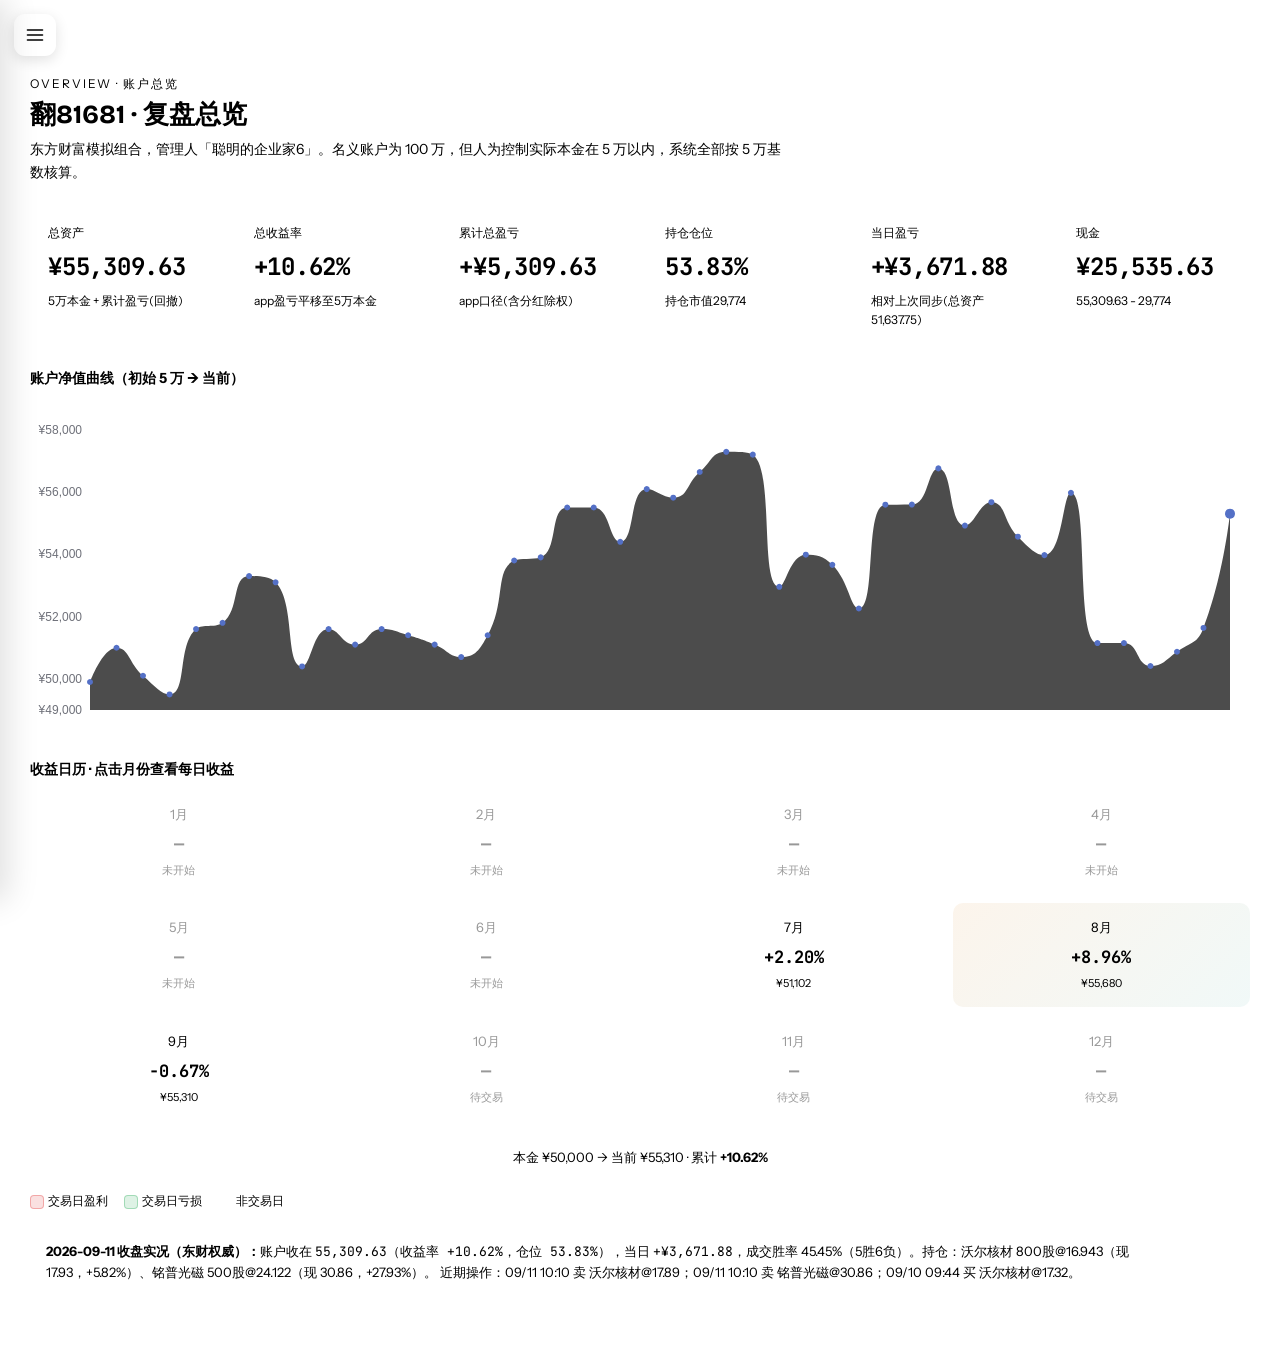
==== commit 79d35560: "fix(日期同步): 根治页面显示旧日期——总览收盘实况横幅/侧栏更新日期/全景评估画像/历史盈亏KPI全部改为动态读取快照与账本，永不再写死9/8、9/7等日期 - 总览「收盘实况」横幅: 由 sn" ====
--- a/trading-console-0808.html
+++ b/trading-console-0808.html
@@ -60,7 +60,7 @@
       </div>
     </nav>
     <div class="side-foot">
-      组合：翻81681 · 聪明的企业家6<br>数据源：东方财富模拟组合API<br>更新：2026-09-02
+      组合：翻81681 · 聪明的企业家6<br>数据源：东方财富模拟组合API<br>更新：<span id="foot-updated">加载中…</span>
     </div>
   </aside>
 
@@ -99,8 +99,7 @@
         </div>
       </figure>
 
-      <div class="callout">
-        <strong>9/8 收盘实况（东财权威）：</strong>电风扇行情日——账户收在 <span class="mono">50,413.50（收益率 +0.83%，仓位 76.89%）</span>，当日 <span class="mono" style="color:var(--red)">-737.88</span>。操作：9:35+9:39 买入铭普光磁 1000股@27.38/27.48（0→2.74%）。持仓：沃尔核材 700股@17.187（现 16.93，-1.5%，9/7建仓）、铭普光磁 1000股@27.468（现 26.91，-2.03%）。当日盘面：三大指数涨跌不一、双创跌超1%，成交1.96万亿放量，主线从科技切向农业/化肥/有色铜/传媒——光模块未成主线、液冷走弱。<strong style="color:var(--red)">盘前判「科技延续」冲动追入2-3线光票铭普即套（与8/27 FOMO老病同源），但盘中自识「热点轮动、科技拥挤」主动降频，并明确提出引入板块强度榜/改中长线五层验证</strong>——详见「修炼手记」。</div>
+      <div class="callout" id="overview-callout">正在加载最新收盘实况…</div>
     </section>
 
     <!-- ===== MODULE 2: 持仓 ===== -->
@@ -158,14 +157,14 @@
       <div class="m-head">
         <div class="m-kicker">Closed P&L · 历史盈亏</div>
         <div class="m-title">已了结持仓盈亏</div>
-        <div class="m-desc">截至 9/7，9 段已全部清仓了结：<strong>交易级 3 盈 6 亏，胜率 33%</strong>，已实现净盈亏 <strong>+¥1,505.14</strong>。按「每一轮独立建仓」记账，点击下表某一行可展开该票的各段逐笔买卖明细。</div>
+        <div class="m-desc" id="history-desc">正在加载已了结持仓盈亏…</div>
       </div>
 
       <div class="kpi-grid">
-        <div class="kpi"><div class="kpi-label">整段盈亏（已了结）</div><div class="kpi-value dn">+¥1,505.14</div><div class="kpi-sub">累计 9 段</div></div>
-        <div class="kpi"><div class="kpi-label">实际交易日</div><div class="kpi-value">40 天</div><div class="kpi-sub">剔除周末与节假日</div></div>
-        <div class="kpi"><div class="kpi-label">股票级胜率</div><div class="kpi-value" style="color:var(--accent2)">40%</div><div class="kpi-sub">2盈 / 5票（同股多轮合并）</div></div>
-        <div class="kpi"><div class="kpi-label">交易级胜率(已了结)</div><div class="kpi-value" style="color:var(--accent2)">33%</div><div class="kpi-sub">3盈 / 9单元（同股多轮拆段）</div></div>
+        <div class="kpi"><div class="kpi-label">整段盈亏（已了结）</div><div class="kpi-value dn" id="k-closed-pnl">—</div><div class="kpi-sub" id="k-closed-pnl-sub">累计 9 段</div></div>
+        <div class="kpi"><div class="kpi-label">实际交易日</div><div class="kpi-value" id="k-trade-days">—</div><div class="kpi-sub">剔除周末与节假日</div></div>
+        <div class="kpi"><div class="kpi-label">股票级胜率</div><div class="kpi-value" style="color:var(--accent2)" id="k-stock-win">—</div><div class="kpi-sub">同股多轮合并</div></div>
+        <div class="kpi"><div class="kpi-label">交易级胜率（已了结）</div><div class="kpi-value" style="color:var(--accent2)" id="k-trade-win">—</div><div class="kpi-sub" id="k-trade-win-sub">—</div></div>
       </div>
 
       <!-- ===== 逐笔分段盈亏拆解（表格形式，点击展开该票逐笔明细） ===== -->
@@ -336,8 +335,8 @@
         <div id="review-detail"><!-- 选中日期的复盘全文 --></div>
       </div>
 
-            <!-- ===== 通用评测各块（数据文件化：eval.json → 点击展开） ===== -->
-      <div id="eval-sections"><!-- 由 data/eval.json 动态渲染：阶段定位 / 演进追踪 / 审计 / 画像 / 改进建议 / 方法论 / 总结 --></div>
+            <!-- ===== 阶段性评估（整合：画像 / 三率 / 阶段定位 / 总结 / 雷达，实时取自 ledger + forecast） ===== -->
+      <div id="stage-assessment" style="margin-top:20px"><!-- 由 data/ledger.json + forecast.json 动态渲染 --></div>
 
 <div class="footer-note">
         本系统为「翻81681」组合复盘工具，数据来自东方财富模拟组合API（组合ID: 261944300000051189），仅供学习记录，不构成投资建议。评分基于已执行操作的行为分析，动态更新。投资有风险，决策需谨慎。
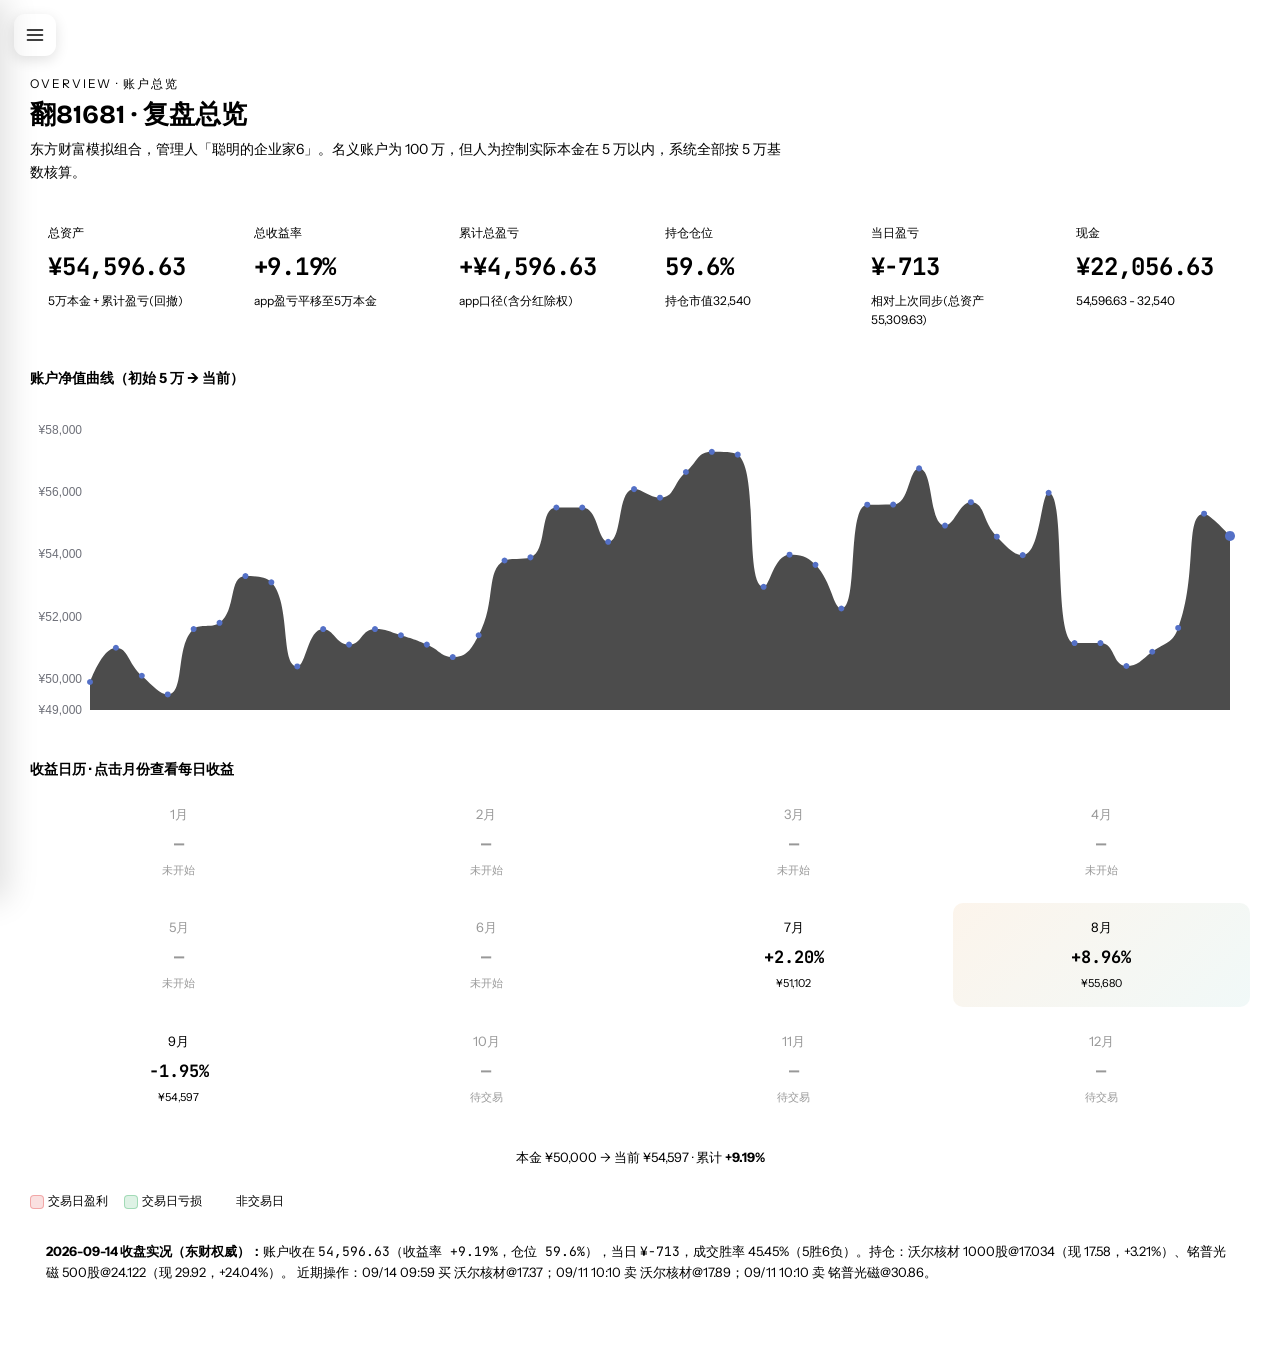
==== commit c40ef24a: "feat(预测档案): 每日三栏(盘前预测/盘中思路/盘后反思) —— 页面新增盘中/盘后手动填写保存，历史表改为三栏结构与手动维护一致，内置 9/14 手动内容" ====
--- a/trading-console-0808.html
+++ b/trading-console-0808.html
@@ -246,6 +246,28 @@
         <div id="fc-today-review" style="margin-top:10px"></div>
       </div>
 
+      <!-- 盘中思路 -->
+      <div class="panel" id="fc-intraday-panel" style="margin-top:20px">
+        <div class="panel-title">🕐 盘中思路 <span id="fc-intraday-date" style="font-weight:400;color:var(--muted);font-size:13px"></span></div>
+        <div class="panel-sub">盘中随手记：看到什么异动、情绪变化、临时操作及其理由。可随时修改保存，收盘后用于和盘前预测对账。</div>
+        <textarea id="fc-intraday" rows="5" style="width:100%;box-sizing:border-box;background:var(--bg3);color:var(--ink);border:1px solid var(--rule);border-radius:10px;padding:12px;font-size:13.5px;line-height:1.7" placeholder="例：金安国纪水下-6%都能拉起来，强势就是不一样；沃尔、铭普就没那么厉害了，特别是铭普拉红都做不到，盘前预测错了…"></textarea>
+        <div style="display:flex;gap:10px;margin-top:10px">
+          <button id="fc-intraday-save" class="primary" style="flex:1;padding:11px;border:none;border-radius:10px;background:linear-gradient(135deg,var(--accent),var(--accent2));color:#fff;font-weight:700;font-size:14px;cursor:pointer">💾 保存盘中思路</button>
+        </div>
+        <div id="fc-intraday-tip" class="token-status" style="margin-top:8px"></div>
+      </div>
+
+      <!-- 盘后反思 -->
+      <div class="panel" id="fc-reflect-panel" style="margin-top:20px">
+        <div class="panel-title">🌙 盘后反思 <span id="fc-reflect-date" style="font-weight:400;color:var(--muted);font-size:13px"></span></div>
+        <div class="panel-sub">收盘后整理：今天操作对不对、盘前预案有无执行到位、心态有没有动摇。可随时修改保存，是"修炼复盘"的核心输入。</div>
+        <textarea id="fc-reflect" rows="5" style="width:100%;box-sizing:border-box;background:var(--bg3);color:var(--ink);border:1px solid var(--rule);border-radius:10px;padding:12px;font-size:13.5px;line-height:1.7" placeholder="例：太容易被一天涨跌引得心动了，CRO/CXO动了心痒痒。虽然操作没变，但策略在动摇，不知道是好事的动态变化还是坏事的摇摆…"></textarea>
+        <div style="display:flex;gap:10px;margin-top:10px">
+          <button id="fc-reflect-save" class="primary" style="flex:1;padding:11px;border:none;border-radius:10px;background:linear-gradient(135deg,#10b981,#059669);color:#fff;font-weight:700;font-size:14px;cursor:pointer">💾 保存盘后反思</button>
+        </div>
+        <div id="fc-reflect-tip" class="token-status" style="margin-top:8px"></div>
+      </div>
+
       <!-- 评分规则说明 -->
       <div class="panel" style="margin-top:20px">
         <div class="panel-title">📊 评分规则（收盘后自动计算）</div>
@@ -273,9 +295,9 @@
           <table style="width:100%;font-size:12.5px;border-collapse:collapse" id="fc-history-table">
             <thead><tr>
               <th style="text-align:left;padding:8px;color:var(--muted);border-bottom:1px solid var(--rule);white-space:nowrap">日期</th>
-              <th style="text-align:left;padding:8px;color:var(--muted);border-bottom:1px solid var(--rule)">大盘预判→实际</th>
-              <th style="text-align:left;padding:8px;color:var(--muted);border-bottom:1px solid var(--rule)">持仓预判</th>
-              <th style="text-align:left;padding:8px;color:var(--muted);border-bottom:1px solid var(--rule)">预案要点</th>
+              <th style="text-align:left;padding:8px;color:var(--muted);border-bottom:1px solid var(--rule)">盘前预测</th>
+              <th style="text-align:left;padding:8px;color:var(--muted);border-bottom:1px solid var(--rule)">盘中思路</th>
+              <th style="text-align:left;padding:8px;color:var(--muted);border-bottom:1px solid var(--rule)">盘后反思</th>
               <th style="text-align:center;padding:8px;color:var(--muted);border-bottom:1px solid var(--rule)">得分</th>
               <th style="text-align:left;padding:8px;color:var(--muted);border-bottom:1px solid var(--rule)">对账点评</th>
             </tr></thead>
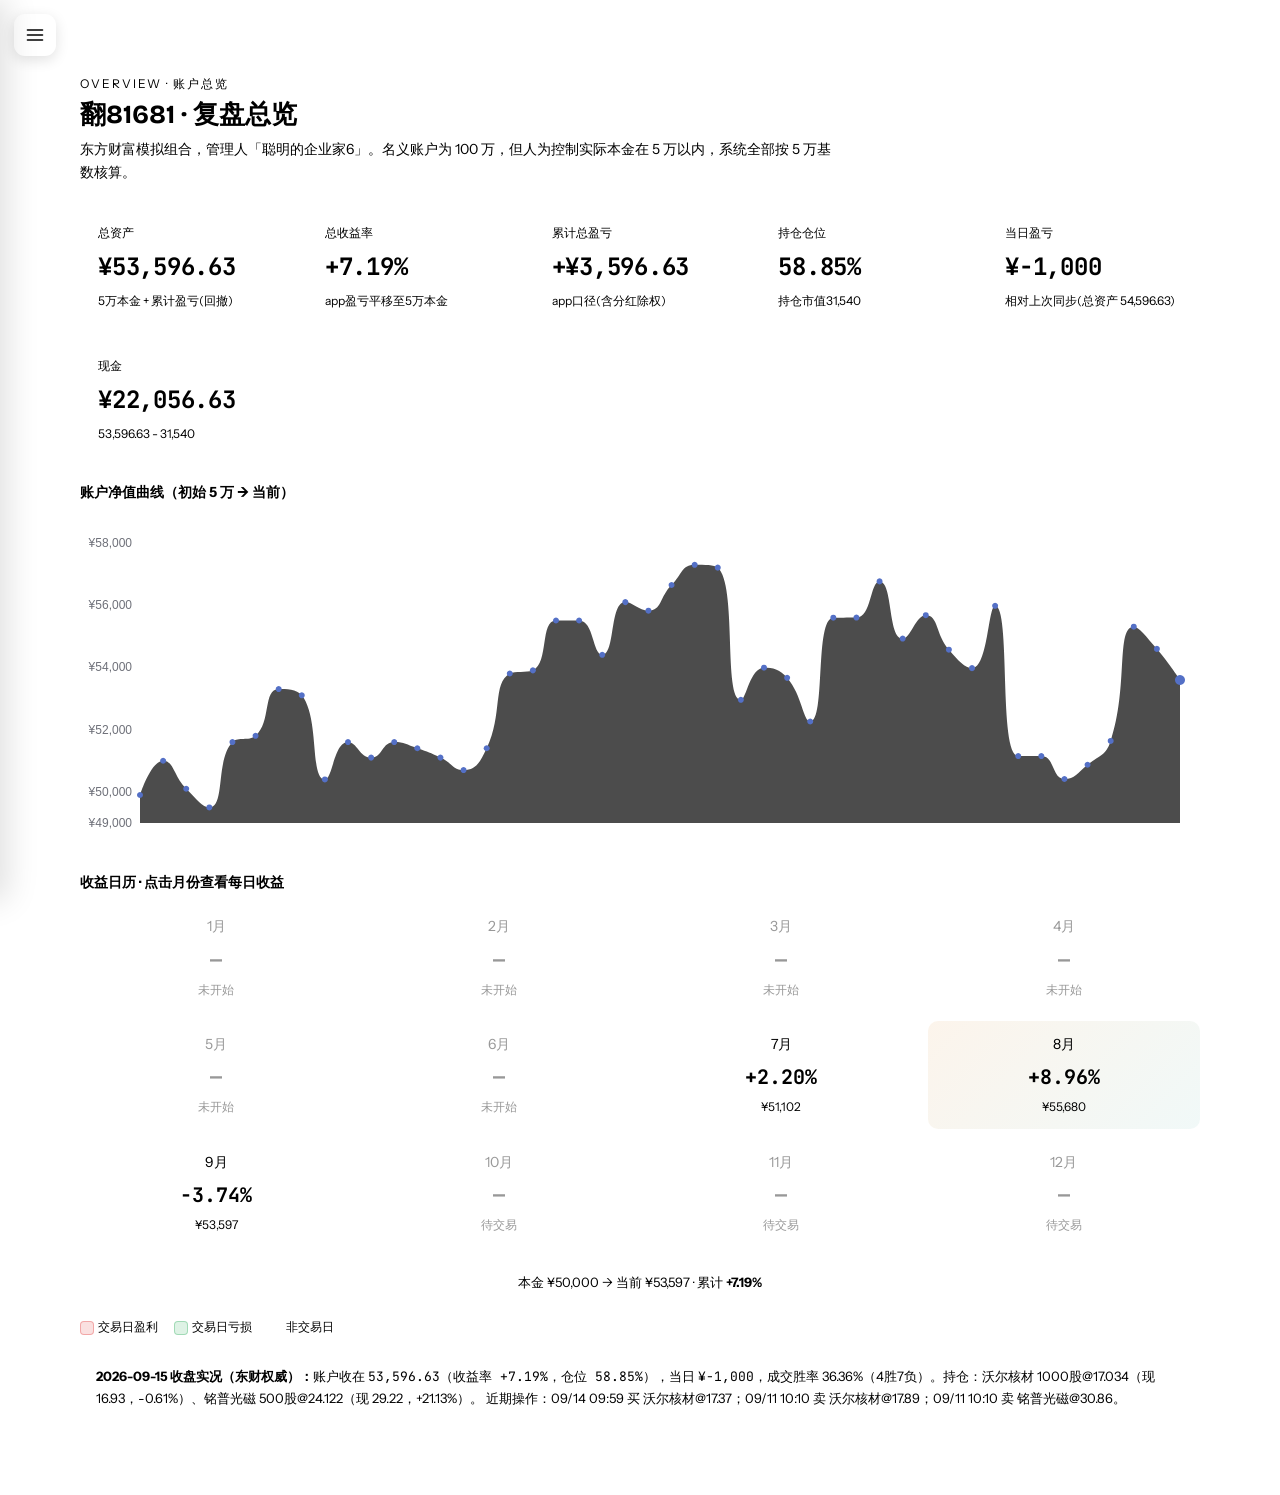
==== commit 2575b895: "盘前预测新增『赚钱类型引导』: 买之前先答赚β/α/筹码哪种钱,类型决定周期/估值锚/退出/病根,防类型错配(用α理由扛筹码仓)" ====
--- a/trading-console-0808.html
+++ b/trading-console-0808.html
@@ -183,6 +183,36 @@
         <div class="m-desc">预测在开盘前提交并锁定（不可改）；收盘拉数据时按实际表现自动评分。预测准确度与预案质量纳入全景评估——用制度消灭"盘中临时起意"。</div>
       </div>
 
+      <!-- 赚钱类型引导：买之前先答你在赚哪种钱 -->
+      <div class="panel" style="margin-top:14px;padding:16px">
+        <div style="display:flex;align-items:center;gap:10px;font-weight:800;font-size:14px">🎯 买之前先答：你在赚哪一种钱？</div>
+        <div style="font-size:12.5px;color:var(--muted);margin-top:4px">类型决定持有周期、要不要估值锚、何时走、和主要病根。答不上来 = 在赚"感觉的钱"，进场即设错、扣分。</div>
+        <div style="display:grid;grid-template-columns:repeat(3,minmax(0,1fr));gap:10px;margin-top:12px">
+          <div style="background:var(--bg3);border:1px solid var(--rule);border-radius:12px;padding:12px">
+            <div style="font-weight:800;font-size:14px">β · 产业</div>
+            <div style="font-size:11px;color:var(--muted);margin-top:2px">赚行业景气 / 政策 / 主线的钱</div>
+            <div style="font-size:12px;margin-top:8px;line-height:1.75">
+              <b>判定：</b>行业是不是正在往上？<br><b>验证：</b>行业指数 / 政策 / 景气度<br><b>周期：</b>1–4周以上趋势<br><b>估值锚：</b>可弱（看行业）<br><b>何时走：</b>主线转弱 / 破位<br><b style="color:var(--red)">病根：</b>赚β的票当短线做
+            </div>
+          </div>
+          <div style="background:var(--bg3);border:1px solid var(--rule);border-radius:12px;padding:12px">
+            <div style="font-weight:800;font-size:14px">α · 公司</div>
+            <div style="font-size:11px;color:var(--muted);margin-top:2px">赚公司自身超预期的钱</div>
+            <div style="font-size:12px;margin-top:8px;line-height:1.75">
+              <b>判定：</b>凭啥跑赢同行？<br><b>验证：</b>业绩 / 订单 / 估值锚（≥5家覆盖、离散&lt;30%）<br><b>周期：</b>到逻辑兑现<br><b>估值锚：</b>必须（5家覆盖）<br><b>何时走：</b>逻辑证伪（业绩miss）<br><b style="color:var(--red)">病根：</b>用"长期看好"扛交易仓亏损
+            </div>
+          </div>
+          <div style="background:var(--bg3);border:1px solid var(--rule);border-radius:12px;padding:12px">
+            <div style="font-weight:800;font-size:14px">资金筹码 · 情绪</div>
+            <div style="font-size:11px;color:var(--muted);margin-top:2px">赚资金流 / 筹码 / 情绪波动的钱</div>
+            <div style="font-size:12px;margin-top:8px;line-height:1.75">
+              <b>判定：</b>情绪 / 筹码站在哪边？<br><b>验证：</b>资金流 / 筹码结构 / 情绪周期<br><b>周期：</b>天级短打<br><b>估值锚：</b>不需要<br><b>何时走：</b>止损前置，破位立刻走<br><b style="color:var(--red)">病根：</b>追高 / 上头 / 高频全在这
+            </div>
+          </div>
+        </div>
+        <div style="font-size:12px;color:var(--muted);margin-top:12px;border-top:1px solid var(--rule);padding-top:10px;line-height:1.7">最怕把三种混成一种买法：<b style="color:var(--red)">用α"长期看好"的理由，去做筹码仓</b>——那是"舍不得卖"的根源。每次下单先标：<b>这笔赚的是 β / α / 筹码情绪 里的哪一种？</b></div>
+      </div>
+
       <!-- 今日状态条 -->
       <div id="fc-status-bar" class="callout" style="margin-bottom:18px"></div>
 
@@ -271,12 +301,12 @@
       <!-- 评分规则说明 -->
       <div class="panel" style="margin-top:20px">
         <div class="panel-title">📊 评分规则（收盘后自动计算）</div>
-        <div class="panel-sub">满分100 = 方向30 + 个股30 + 预案25 + 纪律15</div>
+        <div class="panel-sub">满分100 = 方向25 + 个股25 + 预案25 + 纪律25。按「上班族 + 开盘半小时盯盘 + 中线持有」的真实能力设计，不逼精确点位。</div>
         <div style="display:grid;grid-template-columns:repeat(auto-fit,minmax(210px,1fr));gap:10px;margin-top:12px;font-size:12.5px;line-height:1.7">
-          <div style="background:var(--bg3);border:1px solid var(--rule);border-radius:10px;padding:12px"><b style="color:var(--accent)">方向 30分</b><br>完全命中30 / 相邻方向12（如判跌实为震荡）/ 完全反向0。"低开高走/高开低走"命中额外+5奖励分（封顶35）</div>
-          <div style="background:var(--bg3);border:1px solid var(--rule);border-radius:10px;padding:12px"><b style="color:var(--accent)">个股 30分</b><br>每只持仓等权10分：方向对6分 + 价位判断对4分（关键位是否守住/触及）。无持仓日按大盘幅度预期给分</div>
-          <div style="background:var(--bg3);border:1px solid var(--rule);border-radius:10px;padding:12px"><b style="color:var(--accent)">预案 25分</b><br>有明确触发价+动作=20分；写了但当日未用到=17分；模糊无触发条件=8分；没写=0</div>
-          <div style="background:var(--bg3);border:1px solid var(--rule);border-radius:10px;padding:12px"><b style="color:var(--accent2)">纪律 15分</b><br>当日实际操作是否都在预案内：全部在内15分；出现1笔计划外交易扣8分；情绪标"焦躁/亢奋"仍交易再扣7</div>
+          <div style="background:var(--bg3);border:1px solid var(--rule);border-radius:10px;padding:12px"><b style="color:var(--accent)">方向 25分</b><br>只判「方向级」，不要求点位：涨/跌/平、或低开高走/高开低走。完全命中25 / 相邻方向10（如判跌实为震荡）/ 反向0。开盘半小时内可判即可</div>
+          <div style="background:var(--bg3);border:1px solid var(--rule);border-radius:10px;padding:12px"><b style="color:var(--accent)">个股 25分（中线口径）</b><br>不追精确点位。看「中线持有逻辑」：是否守住持有逻辑（趋势/主线/基本面未破）= 满分；趋势走坏仍不处理 = 扣分。方向对 15 + 中线持有合理性 10</div>
+          <div style="background:var(--bg3);border:1px solid var(--rule);border-radius:10px;padding:12px"><b style="color:var(--accent)">预案 25分（轻量触发句）</b><br>开盘 30 分钟能执行的一句话即可：有明确触发条件+动作=25；写了但当日没触发=20；模糊无触发=8；没写=0。不要求盯全天</div>
+          <div style="background:var(--bg3);border:1px solid var(--rule);border-radius:10px;padding:12px"><b style="color:var(--accent2)">纪律 25分</b><br>当日实际操作是否都在预案内、是否守住中线不加乱仓：全部在内25；1笔计划外交易扣8；情绪标"焦躁/亢奋"仍交易再扣7</div>
         </div>
       </div>
 
--- a/assets/style.css
+++ b/assets/style.css
@@ -99,7 +99,7 @@
 .side-foot{margin-top:14px;padding:12px;border-top:1px solid var(--rule);font-size:11px;color:var(--muted);line-height:1.5}
 
 /* Main */
-.main{flex:1;min-width:0;padding:26px 30px 60px;padding-top:74px}
+.main{flex:1;min-width:0;width:100%;max-width:1180px;margin:0 auto;padding:26px 30px 60px;padding-top:74px}
 .m-head{margin-bottom:24px}
 .m-kicker{font-size:12px;letter-spacing:.16em;color:var(--accent);text-transform:uppercase;margin-bottom:6px}
 .m-title{font-family:'BricolageGrotesque';font-weight:700;font-size:26px;line-height:1.2}
@@ -317,32 +317,32 @@
 .cal-wrap{font-family:var(--font-sans);min-height:380px}
 .cal-year{display:grid;grid-template-columns:repeat(4,1fr);gap:10px;margin-bottom:16px}
 @media(max-width:600px){.cal-year{grid-template-columns:repeat(3,1fr)}}
-.cal-mc{background:var(--bg2);border:1px solid var(--rule);border-radius:10px;padding:14px 10px;text-align:center;cursor:pointer;transition:all .15s}
+.cal-mc{background:var(--bg2);border:1px solid var(--rule);border-radius:10px;padding:12px 10px;text-align:center;cursor:pointer;transition:all .15s}
 .cal-mc:hover{border-color:var(--accent);transform:translateY(-2px);box-shadow:0 4px 12px rgba(13,148,136,.12)}
 .cal-mc.empty{cursor:default;opacity:.4}
 .cal-mc.empty:hover{border-color:var(--rule);transform:none;box-shadow:none}
 .cal-mc.now{border-color:var(--accent2);background:linear-gradient(135deg,rgba(217,119,6,.08),rgba(13,148,136,.06))}
-.cal-mc .mc-name{font-size:13px;color:var(--muted);margin-bottom:6px}
-.cal-mc .mc-ret{font-size:17px;font-weight:700;font-family:var(--font-mono,'JetBrainsMono',monospace)}
-.cal-mc .mc-sub{font-size:11px;color:var(--muted);margin-top:4px}
+.cal-mc .mc-name{font-size:14px;color:var(--muted);margin-bottom:6px}
+.cal-mc .mc-ret{font-size:20px;font-weight:700;font-family:var(--font-mono,'JetBrainsMono',monospace)}
+.cal-mc .mc-sub{font-size:12px;color:var(--muted);margin-top:4px}
 .cal-summary{text-align:center;font-size:13px;color:var(--muted);padding:10px 0;border-top:1px solid var(--rule)}
 .cal-month-view{animation:calFade .2s ease}
 @keyframes calFade{from{opacity:0;transform:translateY(8px)}to{opacity:1;transform:translateY(0)}}
 .cal-header{display:flex;align-items:center;gap:12px;margin-bottom:16px}
 .cal-back{background:var(--bg2);border:1px solid var(--rule);border-radius:8px;padding:6px 14px;font-size:13px;color:var(--muted);cursor:pointer;transition:all .15s}
 .cal-back:hover{color:var(--accent);border-color:var(--accent)}
-.cal-title{font-size:16px;font-weight:600;color:var(--ink);flex:1}
-.cal-total{font-size:16px;font-weight:700;font-family:var(--font-mono,'JetBrainsMono',monospace)}
-.cal-grid{display:grid;grid-template-columns:repeat(7,1fr);gap:4px}
-.cal-dow{text-align:center;font-size:11px;color:var(--muted);padding:6px 0;font-weight:600}
-.cal-cell{aspect-ratio:1;border-radius:6px;padding:4px;display:flex;flex-direction:column;justify-content:center;align-items:center;border:1px solid transparent}
+.cal-title{font-size:17px;font-weight:600;color:var(--ink);flex:1}
+.cal-total{font-size:18px;font-weight:700;font-family:var(--font-mono,'JetBrainsMono',monospace)}
+.cal-grid{display:grid;grid-template-columns:repeat(7,1fr);gap:5px}
+.cal-dow{text-align:center;font-size:12px;color:var(--muted);padding:6px 0;font-weight:600}
+.cal-cell{aspect-ratio:11/9;border-radius:8px;padding:5px;display:flex;flex-direction:column;justify-content:center;align-items:center;border:1px solid transparent}
 .cal-cell.non{background:var(--bg2);opacity:.35}
 .cal-cell.blank{background:transparent;border:none}
 .cal-cell.up{background:rgba(220,38,38,.14);border-color:rgba(220,38,38,.3)}
 .cal-cell.dn{background:rgba(22,163,74,.14);border-color:rgba(22,163,74,.3)}
-.cal-cell .dc-num{font-size:13px;font-weight:600;color:var(--ink)}
+.cal-cell .dc-num{font-size:15px;font-weight:700;color:var(--ink)}
 .cal-cell.non .dc-num{color:var(--muted)}
-.cal-cell .dc-pct{font-size:10px;font-weight:600;font-family:var(--font-mono,'JetBrainsMono',monospace);margin-top:1px}
+.cal-cell .dc-pct{font-size:12px;font-weight:700;font-family:var(--font-mono,'JetBrainsMono',monospace);margin-top:2px}
 .cal-legend{display:flex;align-items:center;gap:16px;margin-top:14px;font-size:12px;color:var(--muted)}
 .cal-legend .lg-box{display:inline-block;width:14px;height:14px;border-radius:4px;margin-right:4px;vertical-align:middle}
 
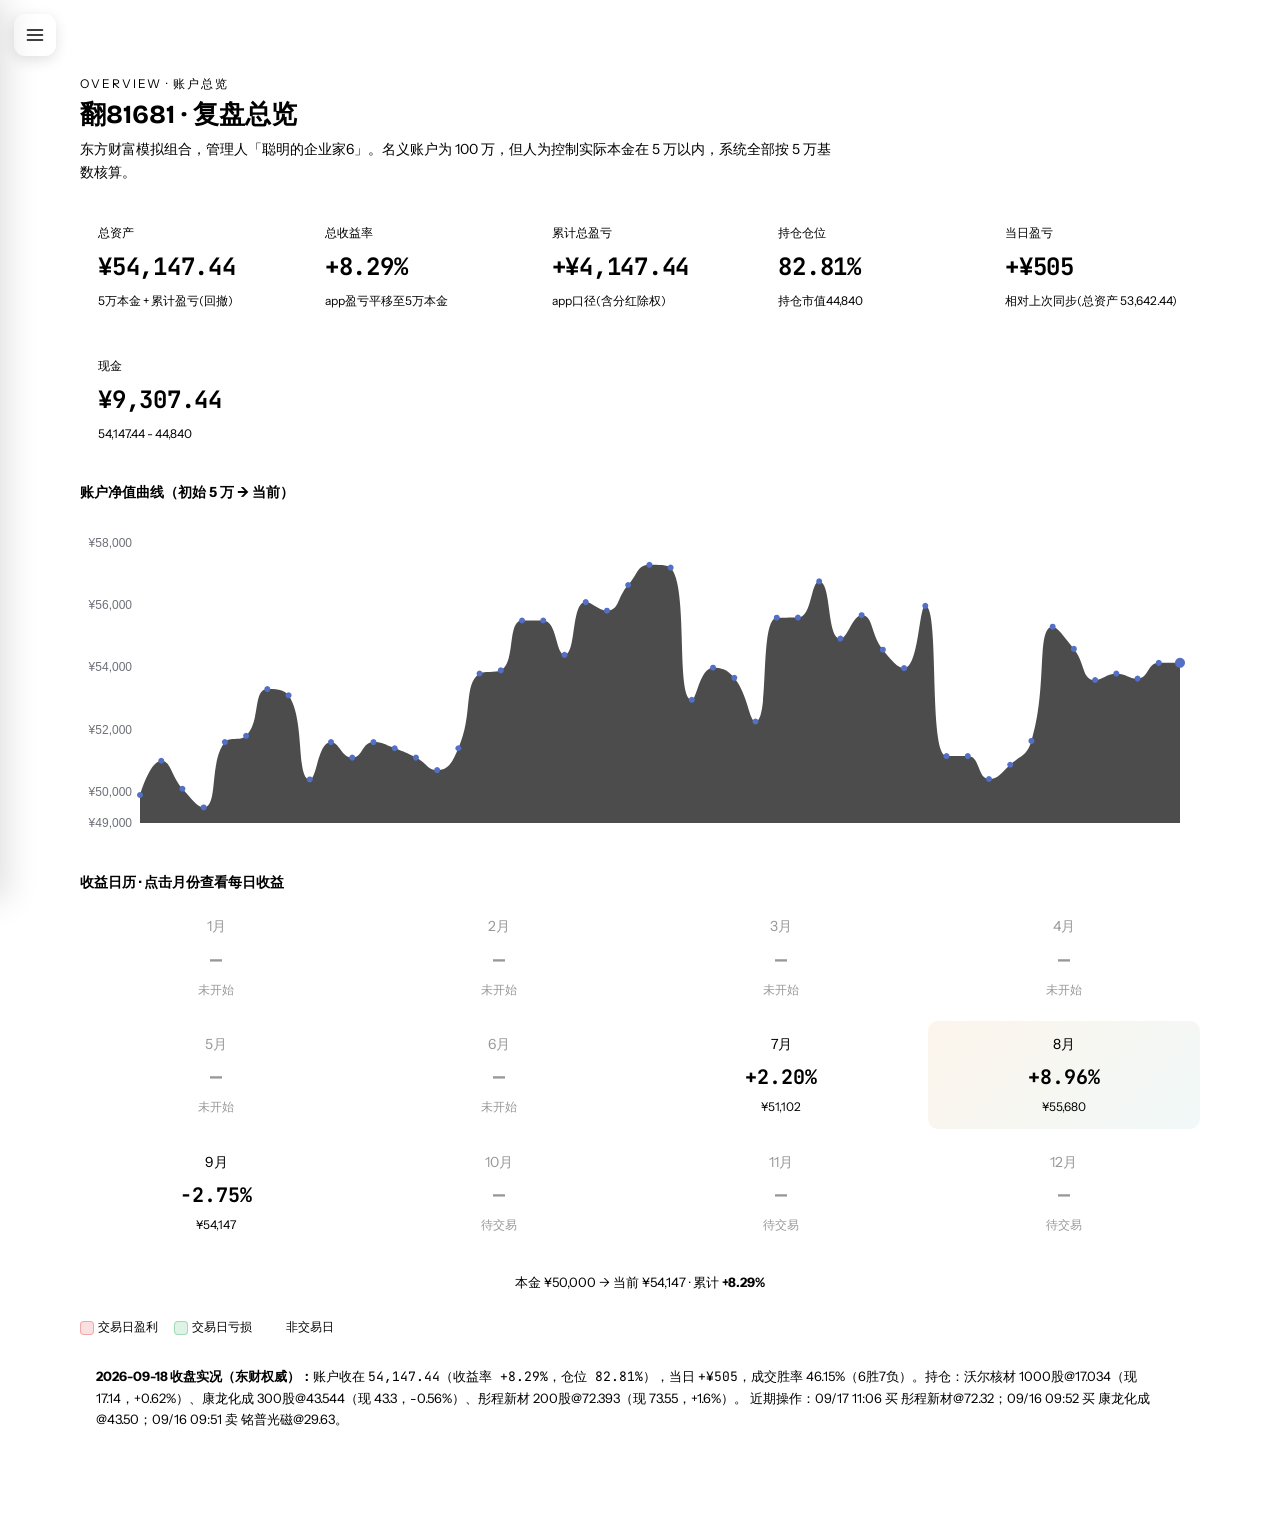
==== commit 725d693d: "refactor: 以每笔持仓档案取代盘前预测模块" ====
--- a/trading-console-0808.html
+++ b/trading-console-0808.html
@@ -46,9 +46,9 @@
         <svg class="nav-icon" viewBox="0 0 24 24" fill="none" stroke="currentColor" stroke-width="2"><path d="M3 3v18h18"/><path d="M7 14l4-4 3 3 5-6"/></svg>
         历史盈亏
       </div>
-      <div class="nav-item" data-target="forecast">
-        <svg class="nav-icon" viewBox="0 0 24 24" fill="none" stroke="currentColor" stroke-width="2"><path d="M12 2v3M5.6 5.6l2.1 2.1M2 12h3M22 12h-3M18.4 5.6l-2.1 2.1"/><circle cx="12" cy="14" r="5"/><path d="M8 21h8"/></svg>
-        盘前预测
+      <div class="nav-item" data-target="holdings">
+        <svg class="nav-icon" viewBox="0 0 24 24" fill="none" stroke="currentColor" stroke-width="2"><path d="M5 3h14a1 1 0 0 1 1 1v16a1 1 0 0 1-1 1H5a1 1 0 0 1-1-1V4a1 1 0 0 1 1-1z"/><path d="M9 8h6M9 12h6M9 16h4"/></svg>
+        持仓档案
       </div>
       <div class="nav-item" data-target="profile">
         <svg class="nav-icon" viewBox="0 0 24 24" fill="none" stroke="currentColor" stroke-width="2"><circle cx="12" cy="8" r="4"/><path d="M4 21c0-4 3.5-6 8-6s8 2 8 6"/></svg>
@@ -175,18 +175,18 @@
       </div>
     </section>
 
-    <!-- ===== MODULE 5: 盘前预测 ===== -->
-    <section class="module" id="module-forecast">
-      <div class="m-head">
-        <div class="m-kicker">Forecast · 盘前预测</div>
-        <div class="m-title">每天开盘前写下预测与预案，收盘后对账打分</div>
-        <div class="m-desc">预测在开盘前提交并锁定（不可改）；收盘拉数据时按实际表现自动评分。预测准确度与预案质量纳入全景评估——用制度消灭"盘中临时起意"。</div>
-      </div>
-
-      <!-- 赚钱类型引导：买之前先答你在赚哪种钱 -->
+    <!-- ===== MODULE 5: 持仓档案 ===== -->
+    <section class="module" id="module-holdings">
+      <div class="m-head">
+        <div class="m-kicker">Position Journal · 每笔持股档案</div>
+        <div class="m-title">一笔持股，一份作战账本</div>
+        <div class="m-desc">以「一笔完整持股」为单位记录，不做每日过度预测：开仓写清赚什么钱 / 理由 / 预计走势 / 到哪止盈止损；持有过程补想法与操作修改的理由；清仓记录止盈止损的理由与是否遵守开仓约定；AI 在结算后为整笔评分。</div>
+      </div>
+
+      <!-- 赚钱类型引导：开仓之前先答你在赚哪种钱 -->
       <div class="panel" style="margin-top:14px;padding:16px">
-        <div style="display:flex;align-items:center;gap:10px;font-weight:800;font-size:14px">🎯 买之前先答：你在赚哪一种钱？</div>
-        <div style="font-size:12.5px;color:var(--muted);margin-top:4px">类型决定持有周期、要不要估值锚、何时走、和主要病根。答不上来 = 在赚"感觉的钱"，进场即设错、扣分。</div>
+        <div style="display:flex;align-items:center;gap:10px;font-weight:800;font-size:14px">🎯 开仓前先答：你在赚哪一种钱？</div>
+        <div style="font-size:12.5px;color:var(--muted);margin-top:4px">类型决定持有周期、要不要估值锚、何时走、和主要病根。答不上来 = 在赚"感觉的钱"，这一笔的开仓档案就没写对。</div>
         <div style="display:grid;grid-template-columns:repeat(3,minmax(0,1fr));gap:10px;margin-top:12px">
           <div style="background:var(--bg3);border:1px solid var(--rule);border-radius:12px;padding:12px">
             <div style="font-weight:800;font-size:14px">β · 产业</div>
@@ -199,7 +199,7 @@
             <div style="font-weight:800;font-size:14px">α · 公司</div>
             <div style="font-size:11px;color:var(--muted);margin-top:2px">赚公司自身超预期的钱</div>
             <div style="font-size:12px;margin-top:8px;line-height:1.75">
-              <b>判定：</b>凭啥跑赢同行？<br><b>验证：</b>业绩 / 订单 / 估值锚（≥5家覆盖、离散&lt;30%）<br><b>周期：</b>到逻辑兑现<br><b>估值锚：</b>必须（5家覆盖）<br><b>何时走：</b>逻辑证伪（业绩miss）<br><b style="color:var(--red)">病根：</b>用"长期看好"扛交易仓亏损
+              <b>判定：</b>凭啥跑赢同行？<br><b>验证：</b>业绩 / 订单 / 估值锚<br><b>周期：</b>到逻辑兑现<br><b>估值锚：</b>必须<br><b>何时走：</b>逻辑证伪（业绩miss）<br><b style="color:var(--red)">病根：</b>用"长期看好"扛交易仓亏损
             </div>
           </div>
           <div style="background:var(--bg3);border:1px solid var(--rule);border-radius:12px;padding:12px">
@@ -210,132 +210,21 @@
             </div>
           </div>
         </div>
-        <div style="font-size:12px;color:var(--muted);margin-top:12px;border-top:1px solid var(--rule);padding-top:10px;line-height:1.7">最怕把三种混成一种买法：<b style="color:var(--red)">用α"长期看好"的理由，去做筹码仓</b>——那是"舍不得卖"的根源。每次下单先标：<b>这笔赚的是 β / α / 筹码情绪 里的哪一种？</b></div>
-      </div>
-
-      <!-- 今日状态条 -->
-      <div id="fc-status-bar" class="callout" style="margin-bottom:18px"></div>
-
-      <!-- 预测表单 -->
-      <div class="panel" id="fc-form-panel">
-        <div class="panel-title">📝 提交今日盘前预测 <span id="fc-form-date" style="font-weight:400;color:var(--muted);font-size:13px"></span></div>
-        <div class="panel-sub">9:15 前填写。写完即锁定，收盘后系统自动对账评分。没有预测的交易日按 0 分计入纪律。</div>
-
-        <div class="fc-field">
-          <label>① 大盘预判（上证指数今日方向）<span class="fc-req">*</span></label>
-          <div class="fc-seg" id="fc-mkt-dir">
-            <button type="button" data-v="涨">上涨</button>
-            <button type="button" data-v="平">横盘震荡</button>
-            <button type="button" data-v="跌">下跌</button>
-            <button type="button" data-v="低开高走">低开高走(V型)</button>
-            <button type="button" data-v="高开低走">高开低走(冲高回落)</button>
-          </div>
-        </div>
-
-        <div class="fc-field">
-          <label>② 大盘判断依据 / 幅度预期</label>
-          <textarea id="fc-mkt-reason" rows="2" placeholder="例：昨日缩量止跌+隔夜美股平稳，预计低开后回勾，上证收在3850上方…"></textarea>
-        </div>
-
-        <div class="fc-field">
-          <label>③ 持仓预判（每只一行：代码/名称 + 预判方向 + 关键价位）<span class="fc-req">*</span></label>
-          <textarea id="fc-hold-view" rows="3" placeholder="例：
-亨通光电：回踩57支撑不破则收红，破57减1/3
-申菱环境：反弹到92.5不过就减半
-星源材质：跌破14.20止损离场"></textarea>
-        </div>
-
-        <div class="fc-field">
-          <label>④ 应对预案（触发条件 → 动作，必须可执行）<span class="fc-req">*</span></label>
-          <textarea id="fc-plan" rows="3" placeholder="例：
-若大盘二次探底不破3851且龙头翻红→接回减掉的仓位
-若申菱反抽92.5放量不过→执行减半
-单日最多操作2笔，不做计划外交易"></textarea>
-        </div>
-
-        <div class="fc-field">
-          <label>⑤ 情绪自评（昨晚到现在）</label>
-          <div class="fc-seg" id="fc-mood">
-            <button type="button" data-v="冷静">冷静</button>
-            <button type="button" data-v="正常">正常</button>
-            <button type="button" data-v="焦躁">焦躁/想翻本</button>
-            <button type="button" data-v="亢奋">亢奋/怕踏空</button>
-          </div>
-        </div>
-
-        <div style="display:flex;gap:10px;margin-top:14px">
-          <button id="fc-submit" class="primary" style="flex:1;padding:12px;border:none;border-radius:10px;background:linear-gradient(135deg,var(--accent),var(--accent2));color:#fff;font-weight:700;font-size:14px;cursor:pointer">🔒 锁定并提交预测</button>
-        </div>
-        <div id="fc-token-tip" class="token-status" style="margin-top:8px"></div>
-      </div>
-
-      <!-- 已锁定提示 -->
-      <div class="panel" id="fc-locked-panel" style="display:none;border-color:rgba(217,119,6,.45)">
-        <div class="panel-title">🔒 今日预测已锁定</div>
-        <div class="panel-sub">开盘前提交的内容不可修改——这就是"先写后验"的意义。收盘后自动对账。</div>
-        <div id="fc-today-review" style="margin-top:10px"></div>
-      </div>
-
-      <!-- 盘中思路 -->
-      <div class="panel" id="fc-intraday-panel" style="margin-top:20px">
-        <div class="panel-title">🕐 盘中思路 <span id="fc-intraday-date" style="font-weight:400;color:var(--muted);font-size:13px"></span></div>
-        <div class="panel-sub">盘中随手记：看到什么异动、情绪变化、临时操作及其理由。可随时修改保存，收盘后用于和盘前预测对账。</div>
-        <textarea id="fc-intraday" rows="5" style="width:100%;box-sizing:border-box;background:var(--bg3);color:var(--ink);border:1px solid var(--rule);border-radius:10px;padding:12px;font-size:13.5px;line-height:1.7" placeholder="例：金安国纪水下-6%都能拉起来，强势就是不一样；沃尔、铭普就没那么厉害了，特别是铭普拉红都做不到，盘前预测错了…"></textarea>
-        <div style="display:flex;gap:10px;margin-top:10px">
-          <button id="fc-intraday-save" class="primary" style="flex:1;padding:11px;border:none;border-radius:10px;background:linear-gradient(135deg,var(--accent),var(--accent2));color:#fff;font-weight:700;font-size:14px;cursor:pointer">💾 保存盘中思路</button>
-        </div>
-        <div id="fc-intraday-tip" class="token-status" style="margin-top:8px"></div>
-      </div>
-
-      <!-- 盘后反思 -->
-      <div class="panel" id="fc-reflect-panel" style="margin-top:20px">
-        <div class="panel-title">🌙 盘后反思 <span id="fc-reflect-date" style="font-weight:400;color:var(--muted);font-size:13px"></span></div>
-        <div class="panel-sub">收盘后整理：今天操作对不对、盘前预案有无执行到位、心态有没有动摇。可随时修改保存，是"修炼复盘"的核心输入。</div>
-        <textarea id="fc-reflect" rows="5" style="width:100%;box-sizing:border-box;background:var(--bg3);color:var(--ink);border:1px solid var(--rule);border-radius:10px;padding:12px;font-size:13.5px;line-height:1.7" placeholder="例：太容易被一天涨跌引得心动了，CRO/CXO动了心痒痒。虽然操作没变，但策略在动摇，不知道是好事的动态变化还是坏事的摇摆…"></textarea>
-        <div style="display:flex;gap:10px;margin-top:10px">
-          <button id="fc-reflect-save" class="primary" style="flex:1;padding:11px;border:none;border-radius:10px;background:linear-gradient(135deg,#10b981,#059669);color:#fff;font-weight:700;font-size:14px;cursor:pointer">💾 保存盘后反思</button>
-        </div>
-        <div id="fc-reflect-tip" class="token-status" style="margin-top:8px"></div>
-      </div>
-
-      <!-- 评分规则说明 -->
-      <div class="panel" style="margin-top:20px">
-        <div class="panel-title">📊 评分规则（收盘后自动计算）</div>
-        <div class="panel-sub">满分100 = 方向25 + 个股25 + 预案25 + 纪律25。按「上班族 + 开盘半小时盯盘 + 中线持有」的真实能力设计，不逼精确点位。</div>
-        <div style="display:grid;grid-template-columns:repeat(auto-fit,minmax(210px,1fr));gap:10px;margin-top:12px;font-size:12.5px;line-height:1.7">
-          <div style="background:var(--bg3);border:1px solid var(--rule);border-radius:10px;padding:12px"><b style="color:var(--accent)">方向 25分</b><br>只判「方向级」，不要求点位：涨/跌/平、或低开高走/高开低走。完全命中25 / 相邻方向10（如判跌实为震荡）/ 反向0。开盘半小时内可判即可</div>
-          <div style="background:var(--bg3);border:1px solid var(--rule);border-radius:10px;padding:12px"><b style="color:var(--accent)">个股 25分（中线口径）</b><br>不追精确点位。看「中线持有逻辑」：是否守住持有逻辑（趋势/主线/基本面未破）= 满分；趋势走坏仍不处理 = 扣分。方向对 15 + 中线持有合理性 10</div>
-          <div style="background:var(--bg3);border:1px solid var(--rule);border-radius:10px;padding:12px"><b style="color:var(--accent)">预案 25分（轻量触发句）</b><br>开盘 30 分钟能执行的一句话即可：有明确触发条件+动作=25；写了但当日没触发=20；模糊无触发=8；没写=0。不要求盯全天</div>
-          <div style="background:var(--bg3);border:1px solid var(--rule);border-radius:10px;padding:12px"><b style="color:var(--accent2)">纪律 25分</b><br>当日实际操作是否都在预案内、是否守住中线不加乱仓：全部在内25；1笔计划外交易扣8；情绪标"焦躁/亢奋"仍交易再扣7</div>
-        </div>
-      </div>
-
-      <!-- 历史记录 -->
-      <div class="panel" style="margin-top:20px">
-        <div class="panel-title">🗂️ 预测 vs 实际 · 历史档案</div>
-        <div class="panel-sub">每条记录：盘前预测（锁定）→ 收盘对账（自动填充）→ 得分。持续积累形成"预测能力曲线"。</div>
-        <div class="kpi-grid" style="margin-top:12px">
-          <div class="kpi"><div class="kpi-label">已记录天数</div><div class="kpi-value" id="fc-kpi-days">0</div><div class="kpi-sub">个交易日</div></div>
-          <div class="kpi"><div class="kpi-label">平均得分</div><div class="kpi-value" id="fc-kpi-avg">—</div><div class="kpi-sub">满分100</div></div>
-          <div class="kpi"><div class="kpi-label">大盘方向命中率</div><div class="kpi-value" id="fc-kpi-hit">—</div><div class="kpi-sub">含相邻方向</div></div>
-          <div class="kpi"><div class="kpi-label">连续打卡</div><div class="kpi-value" id="fc-kpi-streak">0</div><div class="kpi-sub">最近连续记录天</div></div>
-        </div>
-        <div id="fc-history-wrap">
-        <div class="table-wrap" style="max-height:420px;margin-top:12px">
-          <table style="width:100%;font-size:12.5px;border-collapse:collapse" id="fc-history-table">
-            <thead><tr>
-              <th style="text-align:left;padding:8px;color:var(--muted);border-bottom:1px solid var(--rule);white-space:nowrap">日期</th>
-              <th style="text-align:left;padding:8px;color:var(--muted);border-bottom:1px solid var(--rule)">盘前预测</th>
-              <th style="text-align:left;padding:8px;color:var(--muted);border-bottom:1px solid var(--rule)">盘中思路</th>
-              <th style="text-align:left;padding:8px;color:var(--muted);border-bottom:1px solid var(--rule)">盘后反思</th>
-              <th style="text-align:center;padding:8px;color:var(--muted);border-bottom:1px solid var(--rule)">得分</th>
-              <th style="text-align:left;padding:8px;color:var(--muted);border-bottom:1px solid var(--rule)">对账点评</th>
-            </tr></thead>
-            <tbody id="fc-history-body"><tr><td colspan="6" style="padding:20px;text-align:center;color:var(--muted)">暂无记录——明早 9:15 前写下第一条盘前预测吧</td></tr></tbody>
-          </table>
-        </div>
-        </div>
-      </div>
+        <div style="font-size:12px;color:var(--muted);margin-top:12px;border-top:1px solid var(--rule);padding-top:10px;line-height:1.7">最怕把三种混成一种买法：<b style="color:var(--red)">用α"长期看好"的理由，去做筹码仓</b>——那是"舍不得卖"的根源。每次开仓先标：<b>这笔赚的是 β / α / 筹码情绪 里的哪一种？</b>开仓就写进档案，清仓时对照验证。</div>
+      </div>
+
+      <!-- 持仓档案 KPI -->
+      <div class="kpi-grid" style="margin-top:14px">
+        <div class="kpi"><div class="kpi-label">档案笔数</div><div class="kpi-value" id="hk-days">0</div><div class="kpi-sub">当前建档持股</div></div>
+        <div class="kpi"><div class="kpi-label">持有中</div><div class="kpi-value" style="color:var(--accent)" id="hk-open">0</div><div class="kpi-sub">未清仓</div></div>
+        <div class="kpi"><div class="kpi-label">已清仓</div><div class="kpi-value" id="hk-closed">0</div><div class="kpi-sub">待/已结算</div></div>
+        <div class="kpi"><div class="kpi-label">AI结算均分</div><div class="kpi-value" style="color:var(--accent2)" id="hk-avg">—</div><div class="kpi-sub">按笔评分 /100</div></div>
+      </div>
+
+      <!-- 每笔持股档案列表 -->
+      <div id="holdings-list" style="margin-top:16px"><!-- 由 data/holdings.json 动态渲染：开仓→持有→清仓→AI评分 --></div>
+
+      <div class="callout" style="margin-top:18px">使用说明：展开任一持股 → 可修改开仓字段（赚钱类型 / 理由 / 预计走势 / 止盈止损点位）、新增持有记录、保存本笔档案（GitHub，同天多次保存自动改写不堆提交）。<b style="color:var(--accent)">清仓不再是"每天想一遍"而是"结算这一笔"：止盈止损的理由是否守住开仓时写下的点位，结算后由 AI 对整笔打分。</b></div>
     </section>
 
     <!-- ===== MODULE 6: 全景评估 ===== -->
@@ -429,6 +318,7 @@
 <script src="assets/trades.js"></script>
 
 <script src="assets/nav.js"></script>
+<script src="assets/holdings.js"></script>
 <script src="assets/forecast.js"></script>
 </body>
 </html>
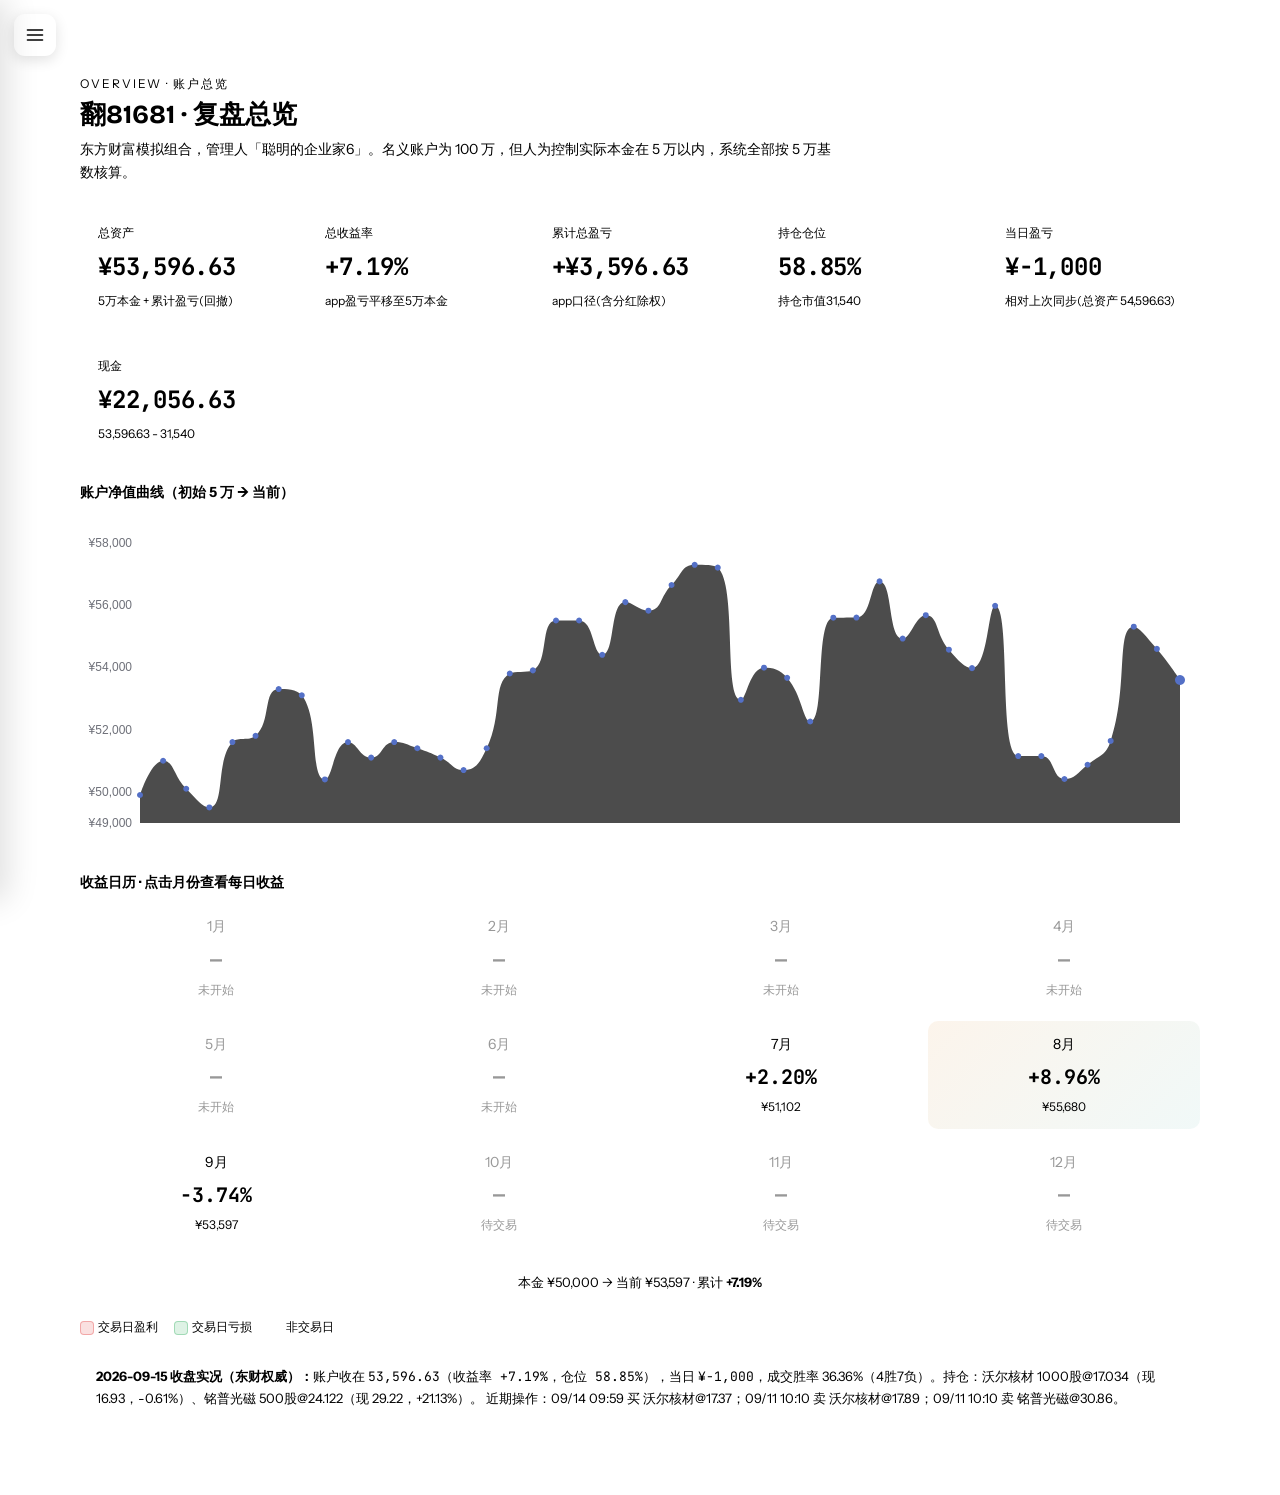
==== commit 37bbccba: "基线: 2026-08-09~09-15 全部历史压缩(财务/复盘/预测归档, 由 backup-orig-history-87 可溯)" ====
--- a/trading-console-0808.html
+++ b/trading-console-0808.html
@@ -46,9 +46,9 @@
         <svg class="nav-icon" viewBox="0 0 24 24" fill="none" stroke="currentColor" stroke-width="2"><path d="M3 3v18h18"/><path d="M7 14l4-4 3 3 5-6"/></svg>
         历史盈亏
       </div>
-      <div class="nav-item" data-target="holdings">
-        <svg class="nav-icon" viewBox="0 0 24 24" fill="none" stroke="currentColor" stroke-width="2"><path d="M5 3h14a1 1 0 0 1 1 1v16a1 1 0 0 1-1 1H5a1 1 0 0 1-1-1V4a1 1 0 0 1 1-1z"/><path d="M9 8h6M9 12h6M9 16h4"/></svg>
-        持仓档案
+      <div class="nav-item" data-target="forecast">
+        <svg class="nav-icon" viewBox="0 0 24 24" fill="none" stroke="currentColor" stroke-width="2"><path d="M12 2v3M5.6 5.6l2.1 2.1M2 12h3M22 12h-3M18.4 5.6l-2.1 2.1"/><circle cx="12" cy="14" r="5"/><path d="M8 21h8"/></svg>
+        盘前预测
       </div>
       <div class="nav-item" data-target="profile">
         <svg class="nav-icon" viewBox="0 0 24 24" fill="none" stroke="currentColor" stroke-width="2"><circle cx="12" cy="8" r="4"/><path d="M4 21c0-4 3.5-6 8-6s8 2 8 6"/></svg>
@@ -175,56 +175,137 @@
       </div>
     </section>
 
-    <!-- ===== MODULE 5: 持仓档案 ===== -->
-    <section class="module" id="module-holdings">
-      <div class="m-head">
-        <div class="m-kicker">Position Journal · 每笔持股档案</div>
-        <div class="m-title">一笔持股，一份作战账本</div>
-        <div class="m-desc">以「一笔完整持股」为单位记录，不做每日过度预测：开仓写清赚什么钱 / 理由 / 预计走势 / 到哪止盈止损；持有过程补想法与操作修改的理由；清仓记录止盈止损的理由与是否遵守开仓约定；AI 在结算后为整笔评分。</div>
-      </div>
-
-      <!-- 赚钱类型引导：开仓之前先答你在赚哪种钱 -->
-      <div class="panel" style="margin-top:14px;padding:16px">
-        <div style="display:flex;align-items:center;gap:10px;font-weight:800;font-size:14px">🎯 开仓前先答：你在赚哪一种钱？</div>
-        <div style="font-size:12.5px;color:var(--muted);margin-top:4px">类型决定持有周期、要不要估值锚、何时走、和主要病根。答不上来 = 在赚"感觉的钱"，这一笔的开仓档案就没写对。</div>
-        <div style="display:grid;grid-template-columns:repeat(3,minmax(0,1fr));gap:10px;margin-top:12px">
-          <div style="background:var(--bg3);border:1px solid var(--rule);border-radius:12px;padding:12px">
-            <div style="font-weight:800;font-size:14px">β · 产业</div>
-            <div style="font-size:11px;color:var(--muted);margin-top:2px">赚行业景气 / 政策 / 主线的钱</div>
-            <div style="font-size:12px;margin-top:8px;line-height:1.75">
-              <b>判定：</b>行业是不是正在往上？<br><b>验证：</b>行业指数 / 政策 / 景气度<br><b>周期：</b>1–4周以上趋势<br><b>估值锚：</b>可弱（看行业）<br><b>何时走：</b>主线转弱 / 破位<br><b style="color:var(--red)">病根：</b>赚β的票当短线做
-            </div>
+    <!-- ===== MODULE 5: 盘前预测 ===== -->
+    <section class="module" id="module-forecast">
+      <div class="m-head">
+        <div class="m-kicker">Forecast · 盘前预测</div>
+        <div class="m-title">每天开盘前写下预测与预案，收盘后对账打分</div>
+        <div class="m-desc">预测在开盘前提交并锁定（不可改）；收盘拉数据时按实际表现自动评分。预测准确度与预案质量纳入全景评估——用制度消灭"盘中临时起意"。</div>
+      </div>
+
+      <!-- 今日状态条 -->
+      <div id="fc-status-bar" class="callout" style="margin-bottom:18px"></div>
+
+      <!-- 预测表单 -->
+      <div class="panel" id="fc-form-panel">
+        <div class="panel-title">📝 提交今日盘前预测 <span id="fc-form-date" style="font-weight:400;color:var(--muted);font-size:13px"></span></div>
+        <div class="panel-sub">9:15 前填写。写完即锁定，收盘后系统自动对账评分。没有预测的交易日按 0 分计入纪律。</div>
+
+        <div class="fc-field">
+          <label>① 大盘预判（上证指数今日方向）<span class="fc-req">*</span></label>
+          <div class="fc-seg" id="fc-mkt-dir">
+            <button type="button" data-v="涨">上涨</button>
+            <button type="button" data-v="平">横盘震荡</button>
+            <button type="button" data-v="跌">下跌</button>
+            <button type="button" data-v="低开高走">低开高走(V型)</button>
+            <button type="button" data-v="高开低走">高开低走(冲高回落)</button>
           </div>
-          <div style="background:var(--bg3);border:1px solid var(--rule);border-radius:12px;padding:12px">
-            <div style="font-weight:800;font-size:14px">α · 公司</div>
-            <div style="font-size:11px;color:var(--muted);margin-top:2px">赚公司自身超预期的钱</div>
-            <div style="font-size:12px;margin-top:8px;line-height:1.75">
-              <b>判定：</b>凭啥跑赢同行？<br><b>验证：</b>业绩 / 订单 / 估值锚<br><b>周期：</b>到逻辑兑现<br><b>估值锚：</b>必须<br><b>何时走：</b>逻辑证伪（业绩miss）<br><b style="color:var(--red)">病根：</b>用"长期看好"扛交易仓亏损
-            </div>
+        </div>
+
+        <div class="fc-field">
+          <label>② 大盘判断依据 / 幅度预期</label>
+          <textarea id="fc-mkt-reason" rows="2" placeholder="例：昨日缩量止跌+隔夜美股平稳，预计低开后回勾，上证收在3850上方…"></textarea>
+        </div>
+
+        <div class="fc-field">
+          <label>③ 持仓预判（每只一行：代码/名称 + 预判方向 + 关键价位）<span class="fc-req">*</span></label>
+          <textarea id="fc-hold-view" rows="3" placeholder="例：
+亨通光电：回踩57支撑不破则收红，破57减1/3
+申菱环境：反弹到92.5不过就减半
+星源材质：跌破14.20止损离场"></textarea>
+        </div>
+
+        <div class="fc-field">
+          <label>④ 应对预案（触发条件 → 动作，必须可执行）<span class="fc-req">*</span></label>
+          <textarea id="fc-plan" rows="3" placeholder="例：
+若大盘二次探底不破3851且龙头翻红→接回减掉的仓位
+若申菱反抽92.5放量不过→执行减半
+单日最多操作2笔，不做计划外交易"></textarea>
+        </div>
+
+        <div class="fc-field">
+          <label>⑤ 情绪自评（昨晚到现在）</label>
+          <div class="fc-seg" id="fc-mood">
+            <button type="button" data-v="冷静">冷静</button>
+            <button type="button" data-v="正常">正常</button>
+            <button type="button" data-v="焦躁">焦躁/想翻本</button>
+            <button type="button" data-v="亢奋">亢奋/怕踏空</button>
           </div>
-          <div style="background:var(--bg3);border:1px solid var(--rule);border-radius:12px;padding:12px">
-            <div style="font-weight:800;font-size:14px">资金筹码 · 情绪</div>
-            <div style="font-size:11px;color:var(--muted);margin-top:2px">赚资金流 / 筹码 / 情绪波动的钱</div>
-            <div style="font-size:12px;margin-top:8px;line-height:1.75">
-              <b>判定：</b>情绪 / 筹码站在哪边？<br><b>验证：</b>资金流 / 筹码结构 / 情绪周期<br><b>周期：</b>天级短打<br><b>估值锚：</b>不需要<br><b>何时走：</b>止损前置，破位立刻走<br><b style="color:var(--red)">病根：</b>追高 / 上头 / 高频全在这
-            </div>
-          </div>
-        </div>
-        <div style="font-size:12px;color:var(--muted);margin-top:12px;border-top:1px solid var(--rule);padding-top:10px;line-height:1.7">最怕把三种混成一种买法：<b style="color:var(--red)">用α"长期看好"的理由，去做筹码仓</b>——那是"舍不得卖"的根源。每次开仓先标：<b>这笔赚的是 β / α / 筹码情绪 里的哪一种？</b>开仓就写进档案，清仓时对照验证。</div>
-      </div>
-
-      <!-- 持仓档案 KPI -->
-      <div class="kpi-grid" style="margin-top:14px">
-        <div class="kpi"><div class="kpi-label">档案笔数</div><div class="kpi-value" id="hk-days">0</div><div class="kpi-sub">当前建档持股</div></div>
-        <div class="kpi"><div class="kpi-label">持有中</div><div class="kpi-value" style="color:var(--accent)" id="hk-open">0</div><div class="kpi-sub">未清仓</div></div>
-        <div class="kpi"><div class="kpi-label">已清仓</div><div class="kpi-value" id="hk-closed">0</div><div class="kpi-sub">待/已结算</div></div>
-        <div class="kpi"><div class="kpi-label">AI结算均分</div><div class="kpi-value" style="color:var(--accent2)" id="hk-avg">—</div><div class="kpi-sub">按笔评分 /100</div></div>
-      </div>
-
-      <!-- 每笔持股档案列表 -->
-      <div id="holdings-list" style="margin-top:16px"><!-- 由 data/holdings.json 动态渲染：开仓→持有→清仓→AI评分 --></div>
-
-      <div class="callout" style="margin-top:18px">使用说明：展开任一持股 → 可修改开仓字段（赚钱类型 / 理由 / 预计走势 / 止盈止损点位）、新增持有记录、保存本笔档案（GitHub，同天多次保存自动改写不堆提交）。<b style="color:var(--accent)">清仓不再是"每天想一遍"而是"结算这一笔"：止盈止损的理由是否守住开仓时写下的点位，结算后由 AI 对整笔打分。</b></div>
+        </div>
+
+        <div style="display:flex;gap:10px;margin-top:14px">
+          <button id="fc-submit" class="primary" style="flex:1;padding:12px;border:none;border-radius:10px;background:linear-gradient(135deg,var(--accent),var(--accent2));color:#fff;font-weight:700;font-size:14px;cursor:pointer">🔒 锁定并提交预测</button>
+        </div>
+        <div id="fc-token-tip" class="token-status" style="margin-top:8px"></div>
+      </div>
+
+      <!-- 已锁定提示 -->
+      <div class="panel" id="fc-locked-panel" style="display:none;border-color:rgba(217,119,6,.45)">
+        <div class="panel-title">🔒 今日预测已锁定</div>
+        <div class="panel-sub">开盘前提交的内容不可修改——这就是"先写后验"的意义。收盘后自动对账。</div>
+        <div id="fc-today-review" style="margin-top:10px"></div>
+      </div>
+
+      <!-- 盘中思路 -->
+      <div class="panel" id="fc-intraday-panel" style="margin-top:20px">
+        <div class="panel-title">🕐 盘中思路 <span id="fc-intraday-date" style="font-weight:400;color:var(--muted);font-size:13px"></span></div>
+        <div class="panel-sub">盘中随手记：看到什么异动、情绪变化、临时操作及其理由。可随时修改保存，收盘后用于和盘前预测对账。</div>
+        <textarea id="fc-intraday" rows="5" style="width:100%;box-sizing:border-box;background:var(--bg3);color:var(--ink);border:1px solid var(--rule);border-radius:10px;padding:12px;font-size:13.5px;line-height:1.7" placeholder="例：金安国纪水下-6%都能拉起来，强势就是不一样；沃尔、铭普就没那么厉害了，特别是铭普拉红都做不到，盘前预测错了…"></textarea>
+        <div style="display:flex;gap:10px;margin-top:10px">
+          <button id="fc-intraday-save" class="primary" style="flex:1;padding:11px;border:none;border-radius:10px;background:linear-gradient(135deg,var(--accent),var(--accent2));color:#fff;font-weight:700;font-size:14px;cursor:pointer">💾 保存盘中思路</button>
+        </div>
+        <div id="fc-intraday-tip" class="token-status" style="margin-top:8px"></div>
+      </div>
+
+      <!-- 盘后反思 -->
+      <div class="panel" id="fc-reflect-panel" style="margin-top:20px">
+        <div class="panel-title">🌙 盘后反思 <span id="fc-reflect-date" style="font-weight:400;color:var(--muted);font-size:13px"></span></div>
+        <div class="panel-sub">收盘后整理：今天操作对不对、盘前预案有无执行到位、心态有没有动摇。可随时修改保存，是"修炼复盘"的核心输入。</div>
+        <textarea id="fc-reflect" rows="5" style="width:100%;box-sizing:border-box;background:var(--bg3);color:var(--ink);border:1px solid var(--rule);border-radius:10px;padding:12px;font-size:13.5px;line-height:1.7" placeholder="例：太容易被一天涨跌引得心动了，CRO/CXO动了心痒痒。虽然操作没变，但策略在动摇，不知道是好事的动态变化还是坏事的摇摆…"></textarea>
+        <div style="display:flex;gap:10px;margin-top:10px">
+          <button id="fc-reflect-save" class="primary" style="flex:1;padding:11px;border:none;border-radius:10px;background:linear-gradient(135deg,#10b981,#059669);color:#fff;font-weight:700;font-size:14px;cursor:pointer">💾 保存盘后反思</button>
+        </div>
+        <div id="fc-reflect-tip" class="token-status" style="margin-top:8px"></div>
+      </div>
+
+      <!-- 评分规则说明 -->
+      <div class="panel" style="margin-top:20px">
+        <div class="panel-title">📊 评分规则（收盘后自动计算）</div>
+        <div class="panel-sub">满分100 = 方向25 + 个股25 + 预案25 + 纪律25。按「上班族 + 开盘半小时盯盘 + 中线持有」的真实能力设计，不逼精确点位。</div>
+        <div style="display:grid;grid-template-columns:repeat(auto-fit,minmax(210px,1fr));gap:10px;margin-top:12px;font-size:12.5px;line-height:1.7">
+          <div style="background:var(--bg3);border:1px solid var(--rule);border-radius:10px;padding:12px"><b style="color:var(--accent)">方向 25分</b><br>只判「方向级」，不要求点位：涨/跌/平、或低开高走/高开低走。完全命中25 / 相邻方向10（如判跌实为震荡）/ 反向0。开盘半小时内可判即可</div>
+          <div style="background:var(--bg3);border:1px solid var(--rule);border-radius:10px;padding:12px"><b style="color:var(--accent)">个股 25分（中线口径）</b><br>不追精确点位。看「中线持有逻辑」：是否守住持有逻辑（趋势/主线/基本面未破）= 满分；趋势走坏仍不处理 = 扣分。方向对 15 + 中线持有合理性 10</div>
+          <div style="background:var(--bg3);border:1px solid var(--rule);border-radius:10px;padding:12px"><b style="color:var(--accent)">预案 25分（轻量触发句）</b><br>开盘 30 分钟能执行的一句话即可：有明确触发条件+动作=25；写了但当日没触发=20；模糊无触发=8；没写=0。不要求盯全天</div>
+          <div style="background:var(--bg3);border:1px solid var(--rule);border-radius:10px;padding:12px"><b style="color:var(--accent2)">纪律 25分</b><br>当日实际操作是否都在预案内、是否守住中线不加乱仓：全部在内25；1笔计划外交易扣8；情绪标"焦躁/亢奋"仍交易再扣7</div>
+        </div>
+      </div>
+
+      <!-- 历史记录 -->
+      <div class="panel" style="margin-top:20px">
+        <div class="panel-title">🗂️ 预测 vs 实际 · 历史档案</div>
+        <div class="panel-sub">每条记录：盘前预测（锁定）→ 收盘对账（自动填充）→ 得分。持续积累形成"预测能力曲线"。</div>
+        <div class="kpi-grid" style="margin-top:12px">
+          <div class="kpi"><div class="kpi-label">已记录天数</div><div class="kpi-value" id="fc-kpi-days">0</div><div class="kpi-sub">个交易日</div></div>
+          <div class="kpi"><div class="kpi-label">平均得分</div><div class="kpi-value" id="fc-kpi-avg">—</div><div class="kpi-sub">满分100</div></div>
+          <div class="kpi"><div class="kpi-label">大盘方向命中率</div><div class="kpi-value" id="fc-kpi-hit">—</div><div class="kpi-sub">含相邻方向</div></div>
+          <div class="kpi"><div class="kpi-label">连续打卡</div><div class="kpi-value" id="fc-kpi-streak">0</div><div class="kpi-sub">最近连续记录天</div></div>
+        </div>
+        <div id="fc-history-wrap">
+        <div class="table-wrap" style="max-height:420px;margin-top:12px">
+          <table style="width:100%;font-size:12.5px;border-collapse:collapse" id="fc-history-table">
+            <thead><tr>
+              <th style="text-align:left;padding:8px;color:var(--muted);border-bottom:1px solid var(--rule);white-space:nowrap">日期</th>
+              <th style="text-align:left;padding:8px;color:var(--muted);border-bottom:1px solid var(--rule)">盘前预测</th>
+              <th style="text-align:left;padding:8px;color:var(--muted);border-bottom:1px solid var(--rule)">盘中思路</th>
+              <th style="text-align:left;padding:8px;color:var(--muted);border-bottom:1px solid var(--rule)">盘后反思</th>
+              <th style="text-align:center;padding:8px;color:var(--muted);border-bottom:1px solid var(--rule)">得分</th>
+              <th style="text-align:left;padding:8px;color:var(--muted);border-bottom:1px solid var(--rule)">对账点评</th>
+            </tr></thead>
+            <tbody id="fc-history-body"><tr><td colspan="6" style="padding:20px;text-align:center;color:var(--muted)">暂无记录——明早 9:15 前写下第一条盘前预测吧</td></tr></tbody>
+          </table>
+        </div>
+        </div>
+      </div>
     </section>
 
     <!-- ===== MODULE 6: 全景评估 ===== -->
@@ -318,7 +399,6 @@
 <script src="assets/trades.js"></script>
 
 <script src="assets/nav.js"></script>
-<script src="assets/holdings.js"></script>
 <script src="assets/forecast.js"></script>
 </body>
 </html>
